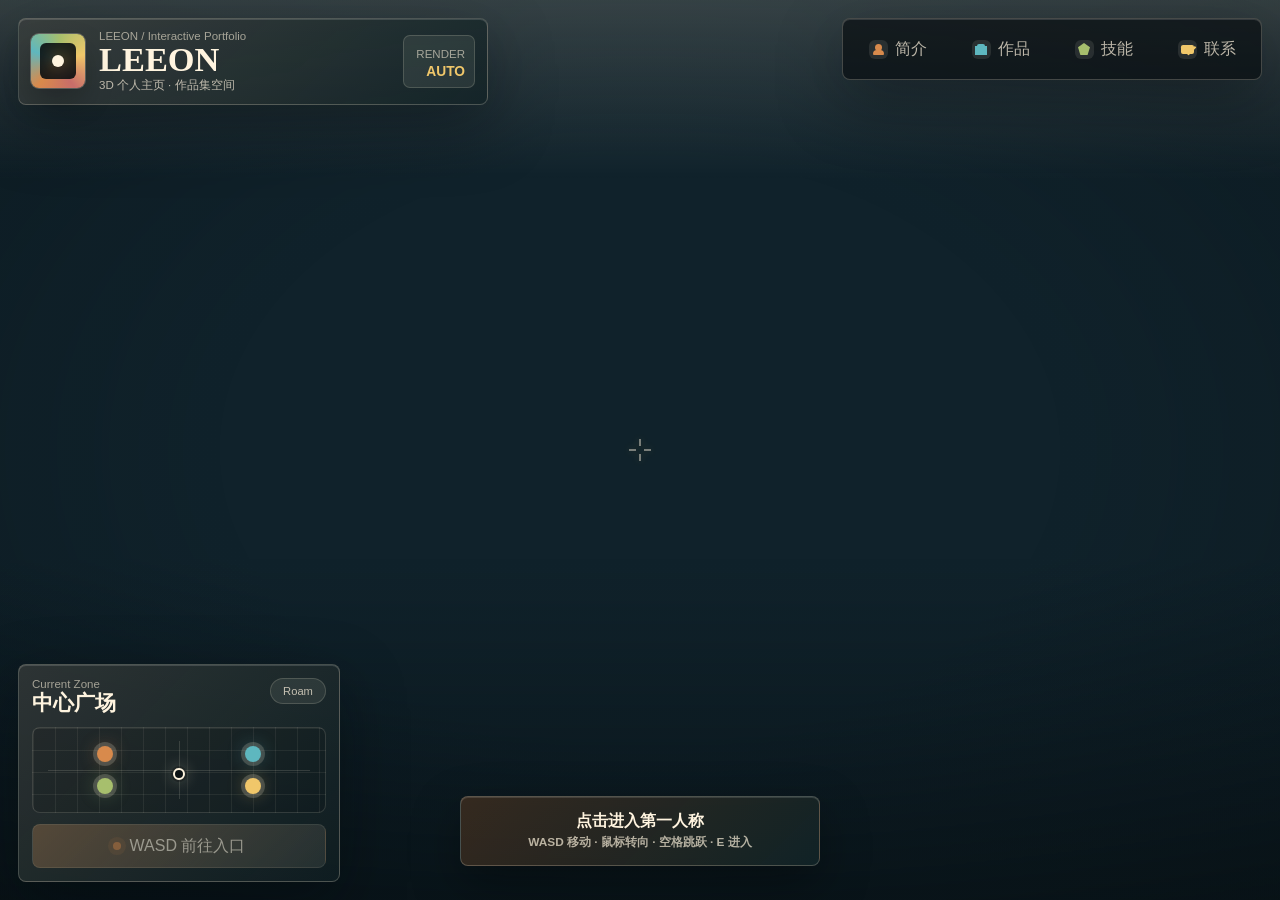
==== index.html @ 298d4248 "Optimize 3D homepage performance and add jump" ====
<!doctype html>
<html lang="zh-CN">
  <head>
    <meta charset="UTF-8" />
    <meta name="viewport" content="width=device-width, initial-scale=1.0" />
    <meta
      name="description"
      content="LEEON 的高性能 3D 个人主页：操控角色探索作品、能力、简介与联系方式。"
    />
    <link
      rel="icon"
      href="data:image/svg+xml,%3Csvg xmlns='http://www.w3.org/2000/svg' viewBox='0 0 64 64'%3E%3Crect width='64' height='64' rx='18' fill='%23101718'/%3E%3Ccircle cx='32' cy='32' r='22' fill='%23d88a4c'/%3E%3Ccircle cx='32' cy='32' r='14' fill='%235eb7bf'/%3E%3Ccircle cx='32' cy='32' r='6' fill='%23f7efe2'/%3E%3C/svg%3E"
    />
    <title>LEEON | 3D Personal Homepage</title>
    <script type="module" crossorigin src="/assets/index-DoDyjA_S.js"></script>
    <link rel="modulepreload" crossorigin href="/assets/three-CwPNJ7gn.js">
    <link rel="stylesheet" crossorigin href="/assets/index-DhdmbItL.css">
  </head>
  <body>
    <div id="app">
      <canvas id="world" aria-label="3D personal homepage scene"></canvas>
      <div class="scene-vignette" aria-hidden="true"></div>
      <div class="scene-noise" aria-hidden="true"></div>
      <button class="look-lock" type="button" aria-label="启用第一人称视角">
        <span>点击进入第一人称</span>
        <strong>WASD 移动 · 鼠标转向 · 空格跳跃 · E 进入</strong>
      </button>
      <div class="crosshair" aria-hidden="true">
        <span></span>
      </div>

      <header class="topbar" aria-label="Profile overview">
        <div class="brand">
          <span class="brand-mark" aria-hidden="true"><i></i></span>
          <div class="brand-copy">
            <p class="eyebrow">LEEON / Interactive Portfolio</p>
            <h1>LEEON</h1>
            <p class="tagline">3D 个人主页 · 作品集空间</p>
          </div>
          <div class="brand-stat" aria-live="polite">
            <span>RENDER</span>
            <strong class="perf-value">AUTO</strong>
          </div>
        </div>

        <nav class="quick-nav" aria-label="Quick links">
          <button class="nav-button" type="button" data-page="about">
            <span class="nav-glyph nav-glyph-about" aria-hidden="true"></span>
            <span>简介</span>
          </button>
          <button class="nav-button" type="button" data-page="work">
            <span class="nav-glyph nav-glyph-work" aria-hidden="true"></span>
            <span>作品</span>
          </button>
          <button class="nav-button" type="button" data-page="skills">
            <span class="nav-glyph nav-glyph-skills" aria-hidden="true"></span>
            <span>技能</span>
          </button>
          <button class="nav-button" type="button" data-page="contact">
            <span class="nav-glyph nav-glyph-contact" aria-hidden="true"></span>
            <span>联系</span>
          </button>
        </nav>
      </header>

      <aside class="status-panel" aria-live="polite">
        <div class="status-head">
          <div>
            <p class="zone-label">Current Zone</p>
            <strong class="zone-title">中心广场</strong>
          </div>
          <span class="distance-pill">Roam</span>
        </div>

        <div class="mini-map" aria-label="Portfolio map">
          <span class="map-axis map-axis-x" aria-hidden="true"></span>
          <span class="map-axis map-axis-y" aria-hidden="true"></span>
          <button
            class="map-node map-about"
            type="button"
            data-page="about"
            data-map="about"
            aria-label="Open about page"
          ></button>
          <button
            class="map-node map-work"
            type="button"
            data-page="work"
            data-map="work"
            aria-label="Open work page"
          ></button>
          <button
            class="map-node map-skills"
            type="button"
            data-page="skills"
            data-map="skills"
            aria-label="Open skills page"
          ></button>
          <button
            class="map-node map-contact"
            type="button"
            data-page="contact"
            data-map="contact"
            aria-label="Open contact page"
          ></button>
          <span class="map-player" aria-hidden="true"></span>
        </div>

        <button class="enter-button" type="button" disabled>
          <span class="enter-dot" aria-hidden="true"></span>
          <span class="enter-label">WASD 前往入口</span>
        </button>
      </aside>

      <section class="page-panel" aria-live="polite" aria-hidden="true">
        <span class="panel-beam" aria-hidden="true"></span>
        <button class="close-panel" type="button" aria-label="Close page">&times;</button>
        <p class="panel-kicker">Personal Page</p>
        <h2></h2>
        <div class="panel-rule" aria-hidden="true"></div>
        <div class="panel-body"></div>
      </section>

      <div class="joystick" aria-hidden="true">
        <span></span>
      </div>

      <div class="loading" aria-hidden="true">
        <div class="loading-lockup">
          <span class="loading-mark"></span>
          <div class="loading-bar"><span></span></div>
        </div>
      </div>
    </div>
  </body>
</html>
---- assets/index-DhdmbItL.css ----
:root{color-scheme:light;--panel-accent: #d88a4c;--ink: #111817;--ink-soft: rgba(17, 24, 23, .7);--ink-faint: rgba(17, 24, 23, .48);--ivory: #fff4df;--ivory-soft: rgba(255, 244, 223, .78);--obsidian: rgba(9, 17, 20, .74);--obsidian-strong: rgba(7, 12, 15, .9);--line-light: rgba(255, 244, 223, .22);--line-dark: rgba(17, 24, 23, .12);--copper: #d88a4c;--water: #5eb7bf;--moss: #a7bf6d;--sun: #f0c76a;--rose: #c86d6a;--shadow: rgba(3, 8, 10, .38);--soft-shadow: rgba(28, 19, 11, .18);--font-ui: "Microsoft YaHei UI", "Microsoft YaHei", "Segoe UI", Verdana, sans-serif;--font-display: "Georgia", "STZhongsong", "SimSun", serif}*{box-sizing:border-box}html,body,#app{width:100%;height:100%;margin:0;overflow:hidden}body{background:#10222b;color:var(--ivory);font-family:var(--font-ui)}button{font:inherit}button:focus-visible{outline:2px solid var(--sun);outline-offset:3px}#world{position:fixed;inset:0;display:block;width:100%;height:100%;touch-action:none}.scene-vignette,.scene-noise{position:fixed;inset:0;z-index:1;pointer-events:none}.scene-vignette{background:linear-gradient(180deg,rgba(255,244,223,.16),transparent 20%,transparent 62%,rgba(3,8,10,.48)),radial-gradient(ellipse at center,transparent 0 46%,rgba(4,9,11,.26) 100%)}.scene-noise{display:none;opacity:0;background-image:linear-gradient(90deg,rgba(255,255,255,.18) 1px,transparent 1px),linear-gradient(rgba(255,255,255,.12) 1px,transparent 1px);background-size:34px 34px;-webkit-mask-image:linear-gradient(180deg,transparent,#000 12%,#000 78%,transparent);mask-image:linear-gradient(180deg,transparent,#000 12%,#000 78%,transparent)}.look-lock{position:fixed;left:50%;bottom:34px;z-index:6;min-width:min(360px,calc(100vw - 36px));display:grid;gap:3px;padding:14px 18px;border:1px solid rgba(255,244,223,.22);border-radius:8px;background:linear-gradient(135deg,#d88a4c38,#5eb7bf1f),#070c0fc7;color:var(--ivory);box-shadow:0 18px 48px #00000057,inset 0 1px #ffffff1f;cursor:pointer;transform:translate(-50%);transition:opacity .18s ease,transform .18s ease,border-color .18s ease}.look-lock:hover{border-color:#fff4df5c;transform:translate(-50%) translateY(-2px)}.look-lock span{font-size:.98rem;font-weight:800}.look-lock strong{color:#fff4dfad;font-size:.74rem;font-weight:600}body.look-locked .look-lock,body.panel-open .look-lock{opacity:0;pointer-events:none;transform:translate(-50%) translateY(10px)}.crosshair{position:fixed;left:50%;top:50%;z-index:3;width:22px;height:22px;opacity:.62;pointer-events:none;transform:translate(-50%,-50%)}.crosshair:before,.crosshair:after,.crosshair span:before,.crosshair span:after{content:"";position:absolute;background:#fff4dfb8;box-shadow:0 0 8px #f0c76a66}.crosshair:before,.crosshair:after{left:10px;width:2px;height:7px}.crosshair:before{top:0}.crosshair:after{bottom:0}.crosshair span:before,.crosshair span:after{top:10px;width:7px;height:2px}.crosshair span:before{left:0}.crosshair span:after{right:0}.topbar{position:fixed;top:18px;left:18px;right:18px;z-index:6;display:grid;grid-template-columns:minmax(310px,470px) minmax(320px,420px);align-items:start;justify-content:space-between;gap:16px;pointer-events:none}.brand,.quick-nav,.status-panel,.page-panel,.joystick{border:1px solid var(--line-light);box-shadow:0 22px 64px var(--shadow),inset 0 1px #ffffff24}.brand{min-width:0;display:grid;grid-template-columns:54px minmax(0,1fr) auto;align-items:center;gap:14px;padding:11px 12px;border-radius:8px;background:linear-gradient(135deg,#fff4df29,#5eb7bf14),var(--obsidian);pointer-events:auto}.brand-mark{position:relative;width:54px;height:54px;flex:0 0 auto;border-radius:8px;background:conic-gradient(from 220deg,var(--copper),var(--water),var(--moss),var(--sun),var(--rose),var(--copper));box-shadow:0 0 0 1px #fff4df3d,0 14px 28px #0000003d}.brand-mark:before,.brand-mark i{content:"";position:absolute}.brand-mark:before{inset:9px;border-radius:6px;background:#080e11e6}.brand-mark i{inset:21px;border-radius:50%;background:var(--ivory);box-shadow:0 0 18px #f0c76aa8}.brand-copy{min-width:0}.eyebrow,.panel-kicker,.zone-label,.tagline,.brand-stat span{margin:0;color:#fff4df94;font-size:.72rem;letter-spacing:0}h1{margin:1px 0 2px;color:var(--ivory);font-family:var(--font-display);font-size:2.15rem;line-height:.95;letter-spacing:0;white-space:nowrap}.tagline{color:#fff4dfb3}.brand-stat{min-width:72px;padding:8px 9px;border:1px solid rgba(255,244,223,.16);border-radius:7px;background:#fff4df14;text-align:right}.brand-stat strong{display:block;margin-top:3px;color:var(--sun);font-size:.86rem;line-height:1}.quick-nav{display:grid;grid-template-columns:repeat(4,minmax(0,1fr));gap:6px;padding:6px;border-radius:8px;background:#070c0fa8;pointer-events:auto}.nav-button,.enter-button,.close-panel,.map-node{border:1px solid transparent;cursor:pointer;transition:background .16s ease,border-color .16s ease,color .16s ease,transform .16s ease,box-shadow .16s ease}.nav-button{min-height:48px;display:flex;align-items:center;justify-content:center;gap:7px;padding:8px 9px;border-radius:7px;background:transparent;color:#fff4dfb8}.nav-button:hover,.nav-button.is-current{border-color:#fff4df2e;background:linear-gradient(180deg,#fff4df24,#fff4df0f),color-mix(in srgb,var(--panel-accent),transparent 90%);color:var(--ivory);transform:translateY(-1px)}.nav-button.is-current{box-shadow:inset 0 -2px 0 var(--panel-accent),0 10px 24px #0003}.nav-glyph{position:relative;width:19px;height:19px;flex:0 0 auto;border-radius:6px;background:#fff4df1a}.nav-glyph:before,.nav-glyph:after{content:"";position:absolute;background:currentColor}.nav-glyph-about{color:var(--copper)}.nav-glyph-about:before{width:7px;height:7px;top:4px;left:6px;border-radius:50%}.nav-glyph-about:after{width:11px;height:5px;left:4px;bottom:4px;border-radius:8px 8px 2px 2px}.nav-glyph-work{color:var(--water)}.nav-glyph-work:before{width:12px;height:9px;left:3.5px;bottom:4px}.nav-glyph-work:after{width:8px;height:5px;left:5.5px;top:4px;border-radius:2px 2px 0 0}.nav-glyph-skills{color:var(--moss)}.nav-glyph-skills:before{width:12px;height:12px;left:3.5px;top:3.5px;clip-path:polygon(50% 0,100% 35%,80% 100%,20% 100%,0 35%)}.nav-glyph-contact{color:var(--sun)}.nav-glyph-contact:before{width:13px;height:9px;left:3px;top:5px;border-radius:2px}.nav-glyph-contact:after{width:9px;height:9px;left:5px;top:2.5px;transform:rotate(45deg);background:transparent;border-right:2px solid currentColor;border-bottom:2px solid currentColor}.status-panel{position:fixed;left:18px;bottom:18px;z-index:5;width:min(322px,calc(100vw - 36px));padding:13px;border-radius:8px;background:linear-gradient(135deg,#fff4df26,#5eb7bf12),var(--obsidian);transition:opacity .18s ease,transform .18s ease}.status-head{display:flex;align-items:flex-start;justify-content:space-between;gap:12px}.zone-title{display:block;margin-top:3px;color:var(--ivory);font-family:var(--font-display);font-size:1.32rem;line-height:1.04;letter-spacing:0}.distance-pill{flex:0 0 auto;min-width:56px;padding:6px 8px;border:1px solid rgba(255,244,223,.16);border-radius:999px;color:#fff4dfb8;background:#fff4df14;font-size:.7rem;text-align:center}.mini-map{position:relative;height:86px;margin:12px 0 11px;overflow:hidden;border:1px solid rgba(255,244,223,.14);border-radius:8px;background:linear-gradient(rgba(255,244,223,.07) 1px,transparent 1px),linear-gradient(90deg,rgba(255,244,223,.07) 1px,transparent 1px),#0000001f;background-size:22px 22px}.map-axis{position:absolute;background:#fff4df24}.map-axis-x{top:50%;left:15px;right:15px;height:1px}.map-axis-y{top:13px;bottom:13px;left:50%;width:1px}.map-node{position:absolute;width:16px;height:16px;padding:0;border-radius:50%;background:var(--node-color);box-shadow:0 0 0 4px #fff4df2e,0 0 18px color-mix(in srgb,var(--node-color),transparent 58%)}.map-node.is-near,.map-node.is-current{border-color:#fff4dfeb;transform:scale(1.08);box-shadow:0 0 0 4px #fff4df40,0 0 0 9px #fff4df14,0 0 22px color-mix(in srgb,var(--node-color),transparent 36%)}.map-about{--node-color: var(--copper);left:22%;top:21%}.map-work{--node-color: var(--water);right:22%;top:21%}.map-skills{--node-color: var(--moss);left:22%;bottom:21%}.map-contact{--node-color: var(--sun);right:22%;bottom:21%}.map-player{position:absolute;left:calc(50% + var(--map-x, 0px));top:calc(50% + var(--map-y, 0px));width:12px;height:12px;border:2px solid #fff4df;border-radius:50%;background:#0b1113;transform:translate(-50%,-50%);box-shadow:0 0 0 2px #0000003d,0 0 16px #fff4df6b}.enter-button{width:100%;min-height:44px;display:inline-flex;align-items:center;justify-content:center;gap:9px;border-radius:8px;border-color:#fff4df29;background:linear-gradient(135deg,color-mix(in srgb,var(--panel-accent),transparent 56%),#fff4df14),#fff4df14;color:var(--ivory)}.enter-button:hover{border-color:#fff4df57;transform:translateY(-1px);box-shadow:0 12px 28px #0003}.enter-button:disabled{opacity:.56;cursor:default;transform:none;box-shadow:none}.enter-dot{width:8px;height:8px;border-radius:50%;background:var(--panel-accent);box-shadow:0 0 0 5px color-mix(in srgb,var(--panel-accent),transparent 82%)}.page-panel{position:fixed;top:112px;right:18px;z-index:7;width:min(462px,calc(100vw - 36px));max-height:calc(100vh - 138px);overflow:auto;padding:26px;border-radius:8px;background:linear-gradient(180deg,color-mix(in srgb,var(--panel-accent),transparent 82%),transparent 190px),var(--ivory);color:var(--ink);box-shadow:0 28px 76px #0000005c,inset 0 0 0 1px #ffffffad;transform:translate(calc(100% + 28px));opacity:0;pointer-events:none;transition:transform .3s cubic-bezier(.22,1,.36,1),opacity .18s ease}.page-panel:before{content:"";position:absolute;top:16px;left:16px;right:16px;height:1px;background:linear-gradient(90deg,transparent,color-mix(in srgb,var(--panel-accent),transparent 16%),transparent)}.panel-beam{position:absolute;top:0;left:0;width:6px;height:100%;background:linear-gradient(180deg,var(--panel-accent),transparent 76%)}.page-panel.is-open{transform:translate(0);opacity:1;pointer-events:auto}.close-panel{position:absolute;top:16px;right:16px;width:36px;height:36px;padding:0;border-radius:8px;border-color:var(--line-dark);background:#ffffff7a;color:#111817b8;font-size:1.35rem;line-height:1}.close-panel:hover{border-color:#1118173d;color:var(--ink);transform:translateY(-1px)}.page-panel .panel-kicker{color:color-mix(in srgb,var(--panel-accent),var(--ink) 34%);font-weight:700}.page-panel h2{margin:10px 42px 14px 0;color:var(--ink);font-family:var(--font-display);font-size:2.58rem;line-height:.98;letter-spacing:0}.panel-rule{width:100%;height:1px;margin:0 0 18px;background:linear-gradient(90deg,var(--panel-accent),rgba(17,24,23,.12),transparent)}.panel-body{color:var(--ink-soft);font-size:.97rem;line-height:1.68}.panel-body p{margin:0 0 14px}.lede{color:var(--ink);font-size:1.04rem}.feature-list,.contact-list{display:grid;gap:10px;margin:17px 0 0;padding:0;list-style:none}.feature-list li,.contact-list li{display:grid;grid-template-columns:38px 1fr;gap:11px;padding:13px 14px;border:1px solid rgba(17,24,23,.1);border-radius:8px;background:linear-gradient(135deg,#ffffffa8,#ffffff3d),#ffffff5c}.feature-list span,.contact-list span{color:var(--panel-accent);font-family:var(--font-display);font-size:1.06rem;line-height:1.24}.feature-list strong,.contact-list strong{display:block;color:var(--ink);font-weight:800}.feature-list small,.contact-list small{display:block;margin-top:2px;color:var(--ink-faint);font-size:.82rem;line-height:1.45}.joystick{position:fixed;right:22px;bottom:22px;z-index:4;width:96px;height:96px;display:none;place-items:center;border-radius:50%;background:#070c0fa3}.joystick span{width:38px;height:38px;border-radius:50%;background:linear-gradient(135deg,#fff4dff5,color-mix(in srgb,var(--panel-accent),#fff 42%));box-shadow:0 10px 28px #00000047;transform:translate(var(--joy-x, 0),var(--joy-y, 0))}.loading{position:fixed;inset:0;z-index:10;display:grid;place-items:center;background:linear-gradient(135deg,#10222b,#172f2c 48%,#39283a);transition:opacity .36s ease,visibility .36s ease}.loading.is-hidden{opacity:0;visibility:hidden}.loading-lockup{display:grid;justify-items:center;gap:18px}.loading-mark{width:42px;height:42px;border-radius:8px;background:conic-gradient(from 225deg,var(--copper),var(--water),var(--moss),var(--sun),var(--rose),var(--copper));box-shadow:0 0 30px #f0c76a47}.loading-bar{width:min(250px,58vw);height:4px;overflow:hidden;border-radius:999px;background:#fff4df26}.loading-bar span{display:block;width:58%;height:100%;border-radius:inherit;background:linear-gradient(90deg,var(--copper),var(--water),var(--sun));animation:load-slide .9s ease-in-out infinite alternate}@keyframes load-slide{0%{transform:translate(-42%)}to{transform:translate(118%)}}@media(prefers-reduced-motion:reduce){*,*:before,*:after{animation-duration:.001ms!important;scroll-behavior:auto!important;transition-duration:.001ms!important}}@media(max-width:860px){.topbar{top:10px;left:10px;right:10px;grid-template-columns:1fr;gap:10px}.brand{grid-template-columns:46px minmax(0,1fr) auto;padding:10px}.brand-mark{width:46px;height:46px}h1{font-size:1.58rem}.tagline{display:none}.quick-nav{width:100%}.nav-button{min-height:44px}.nav-button span:last-child{display:none}.status-panel{left:10px;bottom:124px;width:calc(100vw - 20px);padding:11px}body.panel-open .status-panel{opacity:0;pointer-events:none;transform:translateY(12px)}.page-panel{inset:auto 10px 10px;width:auto;max-height:58vh;padding:22px}.page-panel h2{font-size:2rem}.joystick{display:grid}}@media(max-width:500px){.brand{grid-template-columns:42px minmax(0,1fr) 58px;gap:10px}.brand-mark{width:42px;height:42px}.eyebrow{font-size:.66rem}h1{font-size:1.36rem}.brand-stat{min-width:58px;padding:7px 6px}.brand-stat strong{font-size:.76rem}.mini-map{height:74px;margin:10px 0}.feature-list li,.contact-list li{grid-template-columns:30px 1fr;padding:11px 12px}}
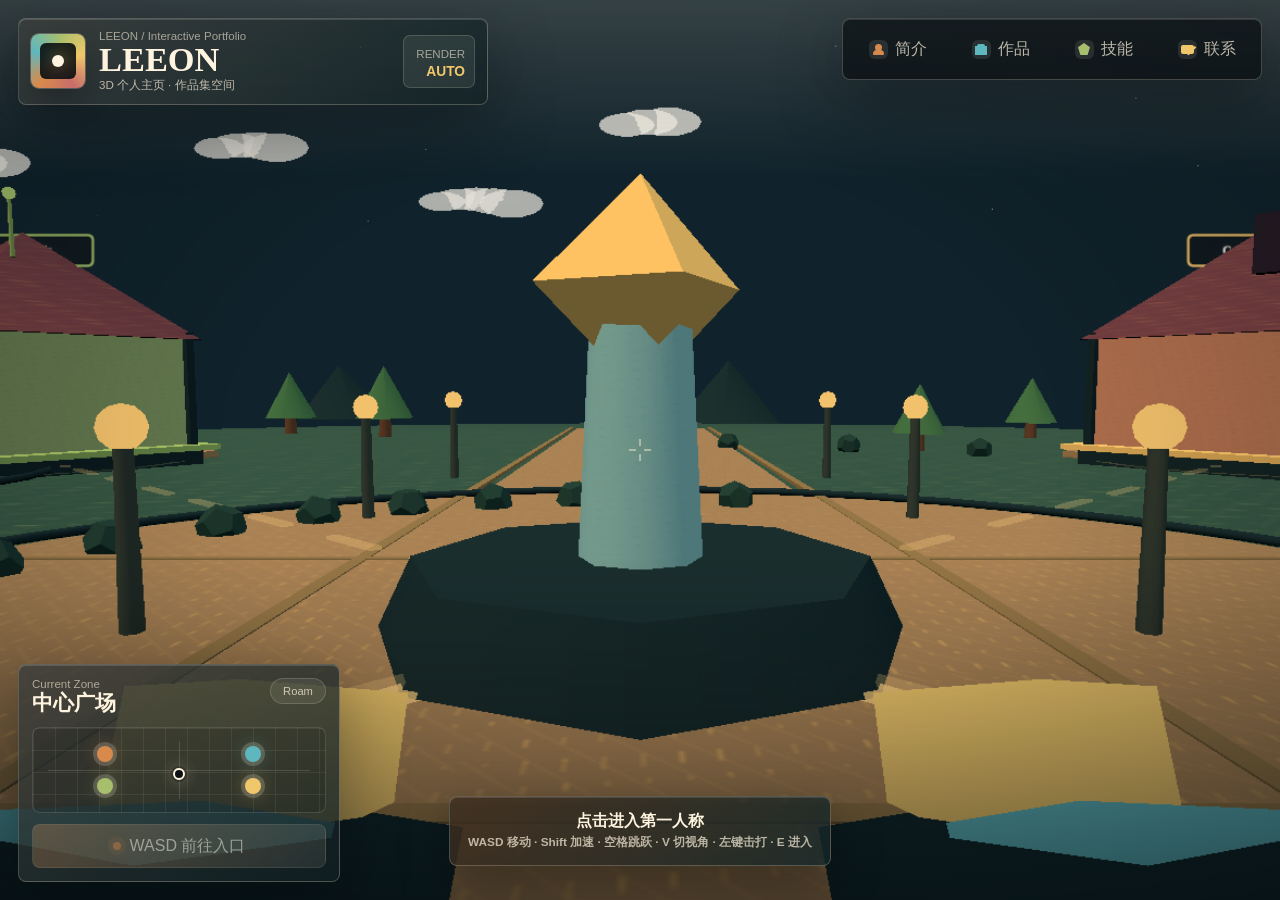
==== commit 4756b500: "Add camera modes collisions and attack controls" ====
--- a/index.html
+++ b/index.html
@@ -12,9 +12,9 @@
       href="data:image/svg+xml,%3Csvg xmlns='http://www.w3.org/2000/svg' viewBox='0 0 64 64'%3E%3Crect width='64' height='64' rx='18' fill='%23101718'/%3E%3Ccircle cx='32' cy='32' r='22' fill='%23d88a4c'/%3E%3Ccircle cx='32' cy='32' r='14' fill='%235eb7bf'/%3E%3Ccircle cx='32' cy='32' r='6' fill='%23f7efe2'/%3E%3C/svg%3E"
     />
     <title>LEEON | 3D Personal Homepage</title>
-    <script type="module" crossorigin src="/assets/index-DoDyjA_S.js"></script>
-    <link rel="modulepreload" crossorigin href="/assets/three-CwPNJ7gn.js">
-    <link rel="stylesheet" crossorigin href="/assets/index-DhdmbItL.css">
+    <script type="module" crossorigin src="/assets/index-F_OQpYIw.js"></script>
+    <link rel="modulepreload" crossorigin href="/assets/three-DllMOsCW.js">
+    <link rel="stylesheet" crossorigin href="/assets/index-Tbtp_yO4.css">
   </head>
   <body>
     <div id="app">
@@ -23,7 +23,7 @@
       <div class="scene-noise" aria-hidden="true"></div>
       <button class="look-lock" type="button" aria-label="启用第一人称视角">
         <span>点击进入第一人称</span>
-        <strong>WASD 移动 · 鼠标转向 · 空格跳跃 · E 进入</strong>
+        <strong>WASD 移动 · Shift 加速 · 空格跳跃 · V 切视角 · 左键击打 · E 进入</strong>
       </button>
       <div class="crosshair" aria-hidden="true">
         <span></span>
--- a/assets/index-Tbtp_yO4.css
+++ b/assets/index-Tbtp_yO4.css
@@ -0,0 +1 @@
+:root{color-scheme:light;--panel-accent: #d88a4c;--ink: #111817;--ink-soft: rgba(17, 24, 23, .7);--ink-faint: rgba(17, 24, 23, .48);--ivory: #fff4df;--ivory-soft: rgba(255, 244, 223, .78);--obsidian: rgba(9, 17, 20, .74);--obsidian-strong: rgba(7, 12, 15, .9);--line-light: rgba(255, 244, 223, .22);--line-dark: rgba(17, 24, 23, .12);--copper: #d88a4c;--water: #5eb7bf;--moss: #a7bf6d;--sun: #f0c76a;--rose: #c86d6a;--shadow: rgba(3, 8, 10, .38);--soft-shadow: rgba(28, 19, 11, .18);--font-ui: "Microsoft YaHei UI", "Microsoft YaHei", "Segoe UI", Verdana, sans-serif;--font-display: "Georgia", "STZhongsong", "SimSun", serif}*{box-sizing:border-box}html,body,#app{width:100%;height:100%;margin:0;overflow:hidden}body{background:#10222b;color:var(--ivory);font-family:var(--font-ui)}button{font:inherit}button:focus-visible{outline:2px solid var(--sun);outline-offset:3px}#world{position:fixed;inset:0;display:block;width:100%;height:100%;touch-action:none}.scene-vignette,.scene-noise{position:fixed;inset:0;z-index:1;pointer-events:none}.scene-vignette{background:linear-gradient(180deg,rgba(255,244,223,.16),transparent 20%,transparent 62%,rgba(3,8,10,.48)),radial-gradient(ellipse at center,transparent 0 46%,rgba(4,9,11,.26) 100%)}.scene-noise{display:none;opacity:0;background-image:linear-gradient(90deg,rgba(255,255,255,.18) 1px,transparent 1px),linear-gradient(rgba(255,255,255,.12) 1px,transparent 1px);background-size:34px 34px;-webkit-mask-image:linear-gradient(180deg,transparent,#000 12%,#000 78%,transparent);mask-image:linear-gradient(180deg,transparent,#000 12%,#000 78%,transparent)}.look-lock{position:fixed;left:50%;bottom:34px;z-index:6;min-width:min(360px,calc(100vw - 36px));display:grid;gap:3px;padding:14px 18px;border:1px solid rgba(255,244,223,.22);border-radius:8px;background:linear-gradient(135deg,#d88a4c38,#5eb7bf1f),#070c0fc7;color:var(--ivory);box-shadow:0 18px 48px #00000057,inset 0 1px #ffffff1f;cursor:pointer;transform:translate(-50%);transition:opacity .18s ease,transform .18s ease,border-color .18s ease}.look-lock:hover{border-color:#fff4df5c;transform:translate(-50%) translateY(-2px)}.look-lock span{font-size:.98rem;font-weight:800}.look-lock strong{color:#fff4dfad;font-size:.74rem;font-weight:600}body.look-locked .look-lock,body.panel-open .look-lock{opacity:0;pointer-events:none;transform:translate(-50%) translateY(10px)}.crosshair{position:fixed;left:50%;top:50%;z-index:3;width:22px;height:22px;opacity:.62;pointer-events:none;transform:translate(-50%,-50%)}.crosshair:before,.crosshair:after,.crosshair span:before,.crosshair span:after{content:"";position:absolute;background:#fff4dfb8;box-shadow:0 0 8px #f0c76a66}.crosshair:before,.crosshair:after{left:10px;width:2px;height:7px}.crosshair:before{top:0}.crosshair:after{bottom:0}.crosshair span:before,.crosshair span:after{top:10px;width:7px;height:2px}.crosshair span:before{left:0}.crosshair span:after{right:0}body.is-attacking .crosshair{opacity:.95;transform:translate(-50%,-50%) scale(1.32)}body.is-attacking .crosshair:before,body.is-attacking .crosshair:after,body.is-attacking .crosshair span:before,body.is-attacking .crosshair span:after{background:var(--sun)}.topbar{position:fixed;top:18px;left:18px;right:18px;z-index:6;display:grid;grid-template-columns:minmax(310px,470px) minmax(320px,420px);align-items:start;justify-content:space-between;gap:16px;pointer-events:none}.brand,.quick-nav,.status-panel,.page-panel,.joystick{border:1px solid var(--line-light);box-shadow:0 22px 64px var(--shadow),inset 0 1px #ffffff24}.brand{min-width:0;display:grid;grid-template-columns:54px minmax(0,1fr) auto;align-items:center;gap:14px;padding:11px 12px;border-radius:8px;background:linear-gradient(135deg,#fff4df29,#5eb7bf14),var(--obsidian);pointer-events:auto}.brand-mark{position:relative;width:54px;height:54px;flex:0 0 auto;border-radius:8px;background:conic-gradient(from 220deg,var(--copper),var(--water),var(--moss),var(--sun),var(--rose),var(--copper));box-shadow:0 0 0 1px #fff4df3d,0 14px 28px #0000003d}.brand-mark:before,.brand-mark i{content:"";position:absolute}.brand-mark:before{inset:9px;border-radius:6px;background:#080e11e6}.brand-mark i{inset:21px;border-radius:50%;background:var(--ivory);box-shadow:0 0 18px #f0c76aa8}.brand-copy{min-width:0}.eyebrow,.panel-kicker,.zone-label,.tagline,.brand-stat span{margin:0;color:#fff4df94;font-size:.72rem;letter-spacing:0}h1{margin:1px 0 2px;color:var(--ivory);font-family:var(--font-display);font-size:2.15rem;line-height:.95;letter-spacing:0;white-space:nowrap}.tagline{color:#fff4dfb3}.brand-stat{min-width:72px;padding:8px 9px;border:1px solid rgba(255,244,223,.16);border-radius:7px;background:#fff4df14;text-align:right}.brand-stat strong{display:block;margin-top:3px;color:var(--sun);font-size:.86rem;line-height:1}.quick-nav{display:grid;grid-template-columns:repeat(4,minmax(0,1fr));gap:6px;padding:6px;border-radius:8px;background:#070c0fa8;pointer-events:auto}.nav-button,.enter-button,.close-panel,.map-node{border:1px solid transparent;cursor:pointer;transition:background .16s ease,border-color .16s ease,color .16s ease,transform .16s ease,box-shadow .16s ease}.nav-button{min-height:48px;display:flex;align-items:center;justify-content:center;gap:7px;padding:8px 9px;border-radius:7px;background:transparent;color:#fff4dfb8}.nav-button:hover,.nav-button.is-current{border-color:#fff4df2e;background:linear-gradient(180deg,#fff4df24,#fff4df0f),color-mix(in srgb,var(--panel-accent),transparent 90%);color:var(--ivory);transform:translateY(-1px)}.nav-button.is-current{box-shadow:inset 0 -2px 0 var(--panel-accent),0 10px 24px #0003}.nav-glyph{position:relative;width:19px;height:19px;flex:0 0 auto;border-radius:6px;background:#fff4df1a}.nav-glyph:before,.nav-glyph:after{content:"";position:absolute;background:currentColor}.nav-glyph-about{color:var(--copper)}.nav-glyph-about:before{width:7px;height:7px;top:4px;left:6px;border-radius:50%}.nav-glyph-about:after{width:11px;height:5px;left:4px;bottom:4px;border-radius:8px 8px 2px 2px}.nav-glyph-work{color:var(--water)}.nav-glyph-work:before{width:12px;height:9px;left:3.5px;bottom:4px}.nav-glyph-work:after{width:8px;height:5px;left:5.5px;top:4px;border-radius:2px 2px 0 0}.nav-glyph-skills{color:var(--moss)}.nav-glyph-skills:before{width:12px;height:12px;left:3.5px;top:3.5px;clip-path:polygon(50% 0,100% 35%,80% 100%,20% 100%,0 35%)}.nav-glyph-contact{color:var(--sun)}.nav-glyph-contact:before{width:13px;height:9px;left:3px;top:5px;border-radius:2px}.nav-glyph-contact:after{width:9px;height:9px;left:5px;top:2.5px;transform:rotate(45deg);background:transparent;border-right:2px solid currentColor;border-bottom:2px solid currentColor}.status-panel{position:fixed;left:18px;bottom:18px;z-index:5;width:min(322px,calc(100vw - 36px));padding:13px;border-radius:8px;background:linear-gradient(135deg,#fff4df26,#5eb7bf12),var(--obsidian);transition:opacity .18s ease,transform .18s ease}.status-head{display:flex;align-items:flex-start;justify-content:space-between;gap:12px}.zone-title{display:block;margin-top:3px;color:var(--ivory);font-family:var(--font-display);font-size:1.32rem;line-height:1.04;letter-spacing:0}.distance-pill{flex:0 0 auto;min-width:56px;padding:6px 8px;border:1px solid rgba(255,244,223,.16);border-radius:999px;color:#fff4dfb8;background:#fff4df14;font-size:.7rem;text-align:center}.mini-map{position:relative;height:86px;margin:12px 0 11px;overflow:hidden;border:1px solid rgba(255,244,223,.14);border-radius:8px;background:linear-gradient(rgba(255,244,223,.07) 1px,transparent 1px),linear-gradient(90deg,rgba(255,244,223,.07) 1px,transparent 1px),#0000001f;background-size:22px 22px}.map-axis{position:absolute;background:#fff4df24}.map-axis-x{top:50%;left:15px;right:15px;height:1px}.map-axis-y{top:13px;bottom:13px;left:50%;width:1px}.map-node{position:absolute;width:16px;height:16px;padding:0;border-radius:50%;background:var(--node-color);box-shadow:0 0 0 4px #fff4df2e,0 0 18px color-mix(in srgb,var(--node-color),transparent 58%)}.map-node.is-near,.map-node.is-current{border-color:#fff4dfeb;transform:scale(1.08);box-shadow:0 0 0 4px #fff4df40,0 0 0 9px #fff4df14,0 0 22px color-mix(in srgb,var(--node-color),transparent 36%)}.map-about{--node-color: var(--copper);left:22%;top:21%}.map-work{--node-color: var(--water);right:22%;top:21%}.map-skills{--node-color: var(--moss);left:22%;bottom:21%}.map-contact{--node-color: var(--sun);right:22%;bottom:21%}.map-player{position:absolute;left:calc(50% + var(--map-x, 0px));top:calc(50% + var(--map-y, 0px));width:12px;height:12px;border:2px solid #fff4df;border-radius:50%;background:#0b1113;transform:translate(-50%,-50%);box-shadow:0 0 0 2px #0000003d,0 0 16px #fff4df6b}.enter-button{width:100%;min-height:44px;display:inline-flex;align-items:center;justify-content:center;gap:9px;border-radius:8px;border-color:#fff4df29;background:linear-gradient(135deg,color-mix(in srgb,var(--panel-accent),transparent 56%),#fff4df14),#fff4df14;color:var(--ivory)}.enter-button:hover{border-color:#fff4df57;transform:translateY(-1px);box-shadow:0 12px 28px #0003}.enter-button:disabled{opacity:.56;cursor:default;transform:none;box-shadow:none}.enter-dot{width:8px;height:8px;border-radius:50%;background:var(--panel-accent);box-shadow:0 0 0 5px color-mix(in srgb,var(--panel-accent),transparent 82%)}.page-panel{position:fixed;top:112px;right:18px;z-index:7;width:min(462px,calc(100vw - 36px));max-height:calc(100vh - 138px);overflow:auto;padding:26px;border-radius:8px;background:linear-gradient(180deg,color-mix(in srgb,var(--panel-accent),transparent 82%),transparent 190px),var(--ivory);color:var(--ink);box-shadow:0 28px 76px #0000005c,inset 0 0 0 1px #ffffffad;transform:translate(calc(100% + 28px));opacity:0;pointer-events:none;transition:transform .3s cubic-bezier(.22,1,.36,1),opacity .18s ease}.page-panel:before{content:"";position:absolute;top:16px;left:16px;right:16px;height:1px;background:linear-gradient(90deg,transparent,color-mix(in srgb,var(--panel-accent),transparent 16%),transparent)}.panel-beam{position:absolute;top:0;left:0;width:6px;height:100%;background:linear-gradient(180deg,var(--panel-accent),transparent 76%)}.page-panel.is-open{transform:translate(0);opacity:1;pointer-events:auto}.close-panel{position:absolute;top:16px;right:16px;width:36px;height:36px;padding:0;border-radius:8px;border-color:var(--line-dark);background:#ffffff7a;color:#111817b8;font-size:1.35rem;line-height:1}.close-panel:hover{border-color:#1118173d;color:var(--ink);transform:translateY(-1px)}.page-panel .panel-kicker{color:color-mix(in srgb,var(--panel-accent),var(--ink) 34%);font-weight:700}.page-panel h2{margin:10px 42px 14px 0;color:var(--ink);font-family:var(--font-display);font-size:2.58rem;line-height:.98;letter-spacing:0}.panel-rule{width:100%;height:1px;margin:0 0 18px;background:linear-gradient(90deg,var(--panel-accent),rgba(17,24,23,.12),transparent)}.panel-body{color:var(--ink-soft);font-size:.97rem;line-height:1.68}.panel-body p{margin:0 0 14px}.lede{color:var(--ink);font-size:1.04rem}.feature-list,.contact-list{display:grid;gap:10px;margin:17px 0 0;padding:0;list-style:none}.feature-list li,.contact-list li{display:grid;grid-template-columns:38px 1fr;gap:11px;padding:13px 14px;border:1px solid rgba(17,24,23,.1);border-radius:8px;background:linear-gradient(135deg,#ffffffa8,#ffffff3d),#ffffff5c}.feature-list span,.contact-list span{color:var(--panel-accent);font-family:var(--font-display);font-size:1.06rem;line-height:1.24}.feature-list strong,.contact-list strong{display:block;color:var(--ink);font-weight:800}.feature-list small,.contact-list small{display:block;margin-top:2px;color:var(--ink-faint);font-size:.82rem;line-height:1.45}.joystick{position:fixed;right:22px;bottom:22px;z-index:4;width:96px;height:96px;display:none;place-items:center;border-radius:50%;background:#070c0fa3}.joystick span{width:38px;height:38px;border-radius:50%;background:linear-gradient(135deg,#fff4dff5,color-mix(in srgb,var(--panel-accent),#fff 42%));box-shadow:0 10px 28px #00000047;transform:translate(var(--joy-x, 0),var(--joy-y, 0))}.loading{position:fixed;inset:0;z-index:10;display:grid;place-items:center;background:linear-gradient(135deg,#10222b,#172f2c 48%,#39283a);transition:opacity .36s ease,visibility .36s ease}.loading.is-hidden{opacity:0;visibility:hidden}.loading-lockup{display:grid;justify-items:center;gap:18px}.loading-mark{width:42px;height:42px;border-radius:8px;background:conic-gradient(from 225deg,var(--copper),var(--water),var(--moss),var(--sun),var(--rose),var(--copper));box-shadow:0 0 30px #f0c76a47}.loading-bar{width:min(250px,58vw);height:4px;overflow:hidden;border-radius:999px;background:#fff4df26}.loading-bar span{display:block;width:58%;height:100%;border-radius:inherit;background:linear-gradient(90deg,var(--copper),var(--water),var(--sun));animation:load-slide .9s ease-in-out infinite alternate}@keyframes load-slide{0%{transform:translate(-42%)}to{transform:translate(118%)}}@media(prefers-reduced-motion:reduce){*,*:before,*:after{animation-duration:.001ms!important;scroll-behavior:auto!important;transition-duration:.001ms!important}}@media(max-width:860px){.topbar{top:10px;left:10px;right:10px;grid-template-columns:1fr;gap:10px}.brand{grid-template-columns:46px minmax(0,1fr) auto;padding:10px}.brand-mark{width:46px;height:46px}h1{font-size:1.58rem}.tagline{display:none}.quick-nav{width:100%}.nav-button{min-height:44px}.nav-button span:last-child{display:none}.status-panel{left:10px;bottom:124px;width:calc(100vw - 20px);padding:11px}body.panel-open .status-panel{opacity:0;pointer-events:none;transform:translateY(12px)}.page-panel{inset:auto 10px 10px;width:auto;max-height:58vh;padding:22px}.page-panel h2{font-size:2rem}.joystick{display:grid}}@media(max-width:500px){.brand{grid-template-columns:42px minmax(0,1fr) 58px;gap:10px}.brand-mark{width:42px;height:42px}.eyebrow{font-size:.66rem}h1{font-size:1.36rem}.brand-stat{min-width:58px;padding:7px 6px}.brand-stat strong{font-size:.76rem}.mini-map{height:74px;margin:10px 0}.feature-list li,.contact-list li{grid-template-columns:30px 1fr;padding:11px 12px}}
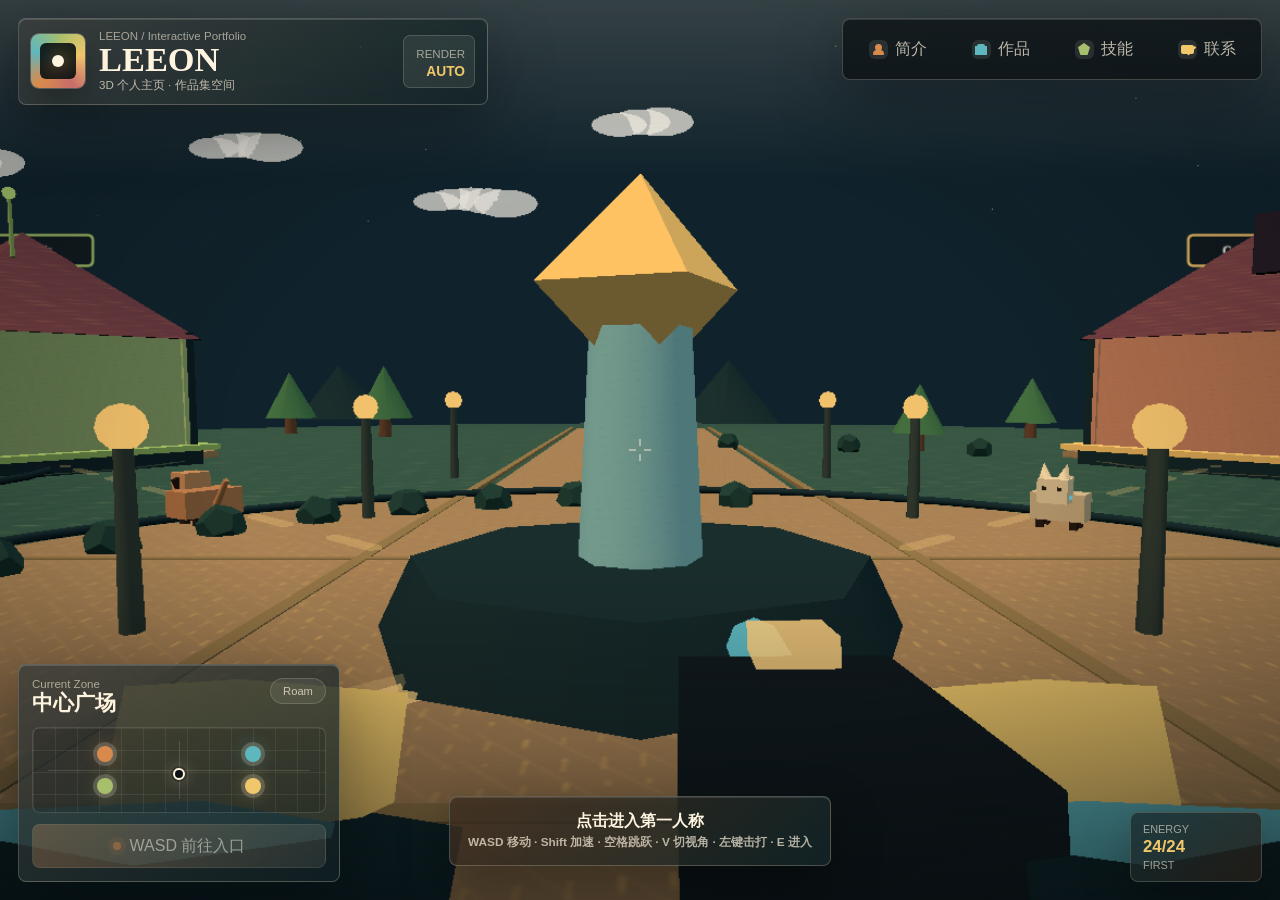
==== commit 91971da4: "Add interiors pets and energy blaster" ====
--- a/index.html
+++ b/index.html
@@ -12,9 +12,9 @@
       href="data:image/svg+xml,%3Csvg xmlns='http://www.w3.org/2000/svg' viewBox='0 0 64 64'%3E%3Crect width='64' height='64' rx='18' fill='%23101718'/%3E%3Ccircle cx='32' cy='32' r='22' fill='%23d88a4c'/%3E%3Ccircle cx='32' cy='32' r='14' fill='%235eb7bf'/%3E%3Ccircle cx='32' cy='32' r='6' fill='%23f7efe2'/%3E%3C/svg%3E"
     />
     <title>LEEON | 3D Personal Homepage</title>
-    <script type="module" crossorigin src="/assets/index-F_OQpYIw.js"></script>
-    <link rel="modulepreload" crossorigin href="/assets/three-DllMOsCW.js">
-    <link rel="stylesheet" crossorigin href="/assets/index-Tbtp_yO4.css">
+    <script type="module" crossorigin src="/assets/index-rwOZUI8c.js"></script>
+    <link rel="modulepreload" crossorigin href="/assets/three-CvPoPgRw.js">
+    <link rel="stylesheet" crossorigin href="/assets/index-Cj3DKm25.css">
   </head>
   <body>
     <div id="app">
@@ -27,6 +27,11 @@
       </button>
       <div class="crosshair" aria-hidden="true">
         <span></span>
+      </div>
+      <div class="weapon-hud" aria-live="polite">
+        <span>ENERGY</span>
+        <strong class="ammo-value">24/24</strong>
+        <small class="mode-value">FIRST</small>
       </div>
 
       <header class="topbar" aria-label="Profile overview">
--- a/assets/index-Cj3DKm25.css
+++ b/assets/index-Cj3DKm25.css
@@ -0,0 +1 @@
+:root{color-scheme:light;--panel-accent: #d88a4c;--ink: #111817;--ink-soft: rgba(17, 24, 23, .7);--ink-faint: rgba(17, 24, 23, .48);--ivory: #fff4df;--ivory-soft: rgba(255, 244, 223, .78);--obsidian: rgba(9, 17, 20, .74);--obsidian-strong: rgba(7, 12, 15, .9);--line-light: rgba(255, 244, 223, .22);--line-dark: rgba(17, 24, 23, .12);--copper: #d88a4c;--water: #5eb7bf;--moss: #a7bf6d;--sun: #f0c76a;--rose: #c86d6a;--shadow: rgba(3, 8, 10, .38);--soft-shadow: rgba(28, 19, 11, .18);--font-ui: "Microsoft YaHei UI", "Microsoft YaHei", "Segoe UI", Verdana, sans-serif;--font-display: "Georgia", "STZhongsong", "SimSun", serif}*{box-sizing:border-box}html,body,#app{width:100%;height:100%;margin:0;overflow:hidden}body{background:#10222b;color:var(--ivory);font-family:var(--font-ui)}button{font:inherit}button:focus-visible{outline:2px solid var(--sun);outline-offset:3px}#world{position:fixed;inset:0;display:block;width:100%;height:100%;touch-action:none}.scene-vignette,.scene-noise{position:fixed;inset:0;z-index:1;pointer-events:none}.scene-vignette{background:linear-gradient(180deg,rgba(255,244,223,.16),transparent 20%,transparent 62%,rgba(3,8,10,.48)),radial-gradient(ellipse at center,transparent 0 46%,rgba(4,9,11,.26) 100%)}.scene-noise{display:none;opacity:0;background-image:linear-gradient(90deg,rgba(255,255,255,.18) 1px,transparent 1px),linear-gradient(rgba(255,255,255,.12) 1px,transparent 1px);background-size:34px 34px;-webkit-mask-image:linear-gradient(180deg,transparent,#000 12%,#000 78%,transparent);mask-image:linear-gradient(180deg,transparent,#000 12%,#000 78%,transparent)}.look-lock{position:fixed;left:50%;bottom:34px;z-index:6;min-width:min(360px,calc(100vw - 36px));display:grid;gap:3px;padding:14px 18px;border:1px solid rgba(255,244,223,.22);border-radius:8px;background:linear-gradient(135deg,#d88a4c38,#5eb7bf1f),#070c0fc7;color:var(--ivory);box-shadow:0 18px 48px #00000057,inset 0 1px #ffffff1f;cursor:pointer;transform:translate(-50%);transition:opacity .18s ease,transform .18s ease,border-color .18s ease}.look-lock:hover{border-color:#fff4df5c;transform:translate(-50%) translateY(-2px)}.look-lock span{font-size:.98rem;font-weight:800}.look-lock strong{color:#fff4dfad;font-size:.74rem;font-weight:600}body.look-locked .look-lock,body.panel-open .look-lock{opacity:0;pointer-events:none;transform:translate(-50%) translateY(10px)}.crosshair{position:fixed;left:50%;top:50%;z-index:3;width:22px;height:22px;opacity:.62;pointer-events:none;transform:translate(-50%,-50%)}.crosshair:before,.crosshair:after,.crosshair span:before,.crosshair span:after{content:"";position:absolute;background:#fff4dfb8;box-shadow:0 0 8px #f0c76a66}.crosshair:before,.crosshair:after{left:10px;width:2px;height:7px}.crosshair:before{top:0}.crosshair:after{bottom:0}.crosshair span:before,.crosshair span:after{top:10px;width:7px;height:2px}.crosshair span:before{left:0}.crosshair span:after{right:0}body.is-aiming .crosshair{opacity:.96;transform:translate(-50%,-50%) scale(.72)}body.is-attacking .crosshair{opacity:.95;transform:translate(-50%,-50%) scale(1.32)}body.is-attacking .crosshair:before,body.is-attacking .crosshair:after,body.is-attacking .crosshair span:before,body.is-attacking .crosshair span:after{background:var(--sun)}.weapon-hud{position:fixed;right:18px;bottom:18px;z-index:5;min-width:132px;padding:10px 12px;border:1px solid rgba(255,244,223,.18);border-radius:8px;background:linear-gradient(135deg,#5eb7bf24,#d88a4c1f),#070c0fb8;color:var(--ivory);box-shadow:0 18px 48px #00000047}.weapon-hud span,.weapon-hud small{display:block;color:#fff4df94;font-size:.68rem}.weapon-hud strong{display:block;margin:2px 0;color:var(--sun);font-size:1.05rem}.topbar{position:fixed;top:18px;left:18px;right:18px;z-index:6;display:grid;grid-template-columns:minmax(310px,470px) minmax(320px,420px);align-items:start;justify-content:space-between;gap:16px;pointer-events:none}.brand,.quick-nav,.status-panel,.page-panel,.joystick{border:1px solid var(--line-light);box-shadow:0 22px 64px var(--shadow),inset 0 1px #ffffff24}.brand{min-width:0;display:grid;grid-template-columns:54px minmax(0,1fr) auto;align-items:center;gap:14px;padding:11px 12px;border-radius:8px;background:linear-gradient(135deg,#fff4df29,#5eb7bf14),var(--obsidian);pointer-events:auto}.brand-mark{position:relative;width:54px;height:54px;flex:0 0 auto;border-radius:8px;background:conic-gradient(from 220deg,var(--copper),var(--water),var(--moss),var(--sun),var(--rose),var(--copper));box-shadow:0 0 0 1px #fff4df3d,0 14px 28px #0000003d}.brand-mark:before,.brand-mark i{content:"";position:absolute}.brand-mark:before{inset:9px;border-radius:6px;background:#080e11e6}.brand-mark i{inset:21px;border-radius:50%;background:var(--ivory);box-shadow:0 0 18px #f0c76aa8}.brand-copy{min-width:0}.eyebrow,.panel-kicker,.zone-label,.tagline,.brand-stat span{margin:0;color:#fff4df94;font-size:.72rem;letter-spacing:0}h1{margin:1px 0 2px;color:var(--ivory);font-family:var(--font-display);font-size:2.15rem;line-height:.95;letter-spacing:0;white-space:nowrap}.tagline{color:#fff4dfb3}.brand-stat{min-width:72px;padding:8px 9px;border:1px solid rgba(255,244,223,.16);border-radius:7px;background:#fff4df14;text-align:right}.brand-stat strong{display:block;margin-top:3px;color:var(--sun);font-size:.86rem;line-height:1}.quick-nav{display:grid;grid-template-columns:repeat(4,minmax(0,1fr));gap:6px;padding:6px;border-radius:8px;background:#070c0fa8;pointer-events:auto}.nav-button,.enter-button,.close-panel,.map-node{border:1px solid transparent;cursor:pointer;transition:background .16s ease,border-color .16s ease,color .16s ease,transform .16s ease,box-shadow .16s ease}.nav-button{min-height:48px;display:flex;align-items:center;justify-content:center;gap:7px;padding:8px 9px;border-radius:7px;background:transparent;color:#fff4dfb8}.nav-button:hover,.nav-button.is-current{border-color:#fff4df2e;background:linear-gradient(180deg,#fff4df24,#fff4df0f),color-mix(in srgb,var(--panel-accent),transparent 90%);color:var(--ivory);transform:translateY(-1px)}.nav-button.is-current{box-shadow:inset 0 -2px 0 var(--panel-accent),0 10px 24px #0003}.nav-glyph{position:relative;width:19px;height:19px;flex:0 0 auto;border-radius:6px;background:#fff4df1a}.nav-glyph:before,.nav-glyph:after{content:"";position:absolute;background:currentColor}.nav-glyph-about{color:var(--copper)}.nav-glyph-about:before{width:7px;height:7px;top:4px;left:6px;border-radius:50%}.nav-glyph-about:after{width:11px;height:5px;left:4px;bottom:4px;border-radius:8px 8px 2px 2px}.nav-glyph-work{color:var(--water)}.nav-glyph-work:before{width:12px;height:9px;left:3.5px;bottom:4px}.nav-glyph-work:after{width:8px;height:5px;left:5.5px;top:4px;border-radius:2px 2px 0 0}.nav-glyph-skills{color:var(--moss)}.nav-glyph-skills:before{width:12px;height:12px;left:3.5px;top:3.5px;clip-path:polygon(50% 0,100% 35%,80% 100%,20% 100%,0 35%)}.nav-glyph-contact{color:var(--sun)}.nav-glyph-contact:before{width:13px;height:9px;left:3px;top:5px;border-radius:2px}.nav-glyph-contact:after{width:9px;height:9px;left:5px;top:2.5px;transform:rotate(45deg);background:transparent;border-right:2px solid currentColor;border-bottom:2px solid currentColor}.status-panel{position:fixed;left:18px;bottom:18px;z-index:5;width:min(322px,calc(100vw - 36px));padding:13px;border-radius:8px;background:linear-gradient(135deg,#fff4df26,#5eb7bf12),var(--obsidian);transition:opacity .18s ease,transform .18s ease}.status-head{display:flex;align-items:flex-start;justify-content:space-between;gap:12px}.zone-title{display:block;margin-top:3px;color:var(--ivory);font-family:var(--font-display);font-size:1.32rem;line-height:1.04;letter-spacing:0}.distance-pill{flex:0 0 auto;min-width:56px;padding:6px 8px;border:1px solid rgba(255,244,223,.16);border-radius:999px;color:#fff4dfb8;background:#fff4df14;font-size:.7rem;text-align:center}.mini-map{position:relative;height:86px;margin:12px 0 11px;overflow:hidden;border:1px solid rgba(255,244,223,.14);border-radius:8px;background:linear-gradient(rgba(255,244,223,.07) 1px,transparent 1px),linear-gradient(90deg,rgba(255,244,223,.07) 1px,transparent 1px),#0000001f;background-size:22px 22px}.map-axis{position:absolute;background:#fff4df24}.map-axis-x{top:50%;left:15px;right:15px;height:1px}.map-axis-y{top:13px;bottom:13px;left:50%;width:1px}.map-node{position:absolute;width:16px;height:16px;padding:0;border-radius:50%;background:var(--node-color);box-shadow:0 0 0 4px #fff4df2e,0 0 18px color-mix(in srgb,var(--node-color),transparent 58%)}.map-node.is-near,.map-node.is-current{border-color:#fff4dfeb;transform:scale(1.08);box-shadow:0 0 0 4px #fff4df40,0 0 0 9px #fff4df14,0 0 22px color-mix(in srgb,var(--node-color),transparent 36%)}.map-about{--node-color: var(--copper);left:22%;top:21%}.map-work{--node-color: var(--water);right:22%;top:21%}.map-skills{--node-color: var(--moss);left:22%;bottom:21%}.map-contact{--node-color: var(--sun);right:22%;bottom:21%}.map-player{position:absolute;left:calc(50% + var(--map-x, 0px));top:calc(50% + var(--map-y, 0px));width:12px;height:12px;border:2px solid #fff4df;border-radius:50%;background:#0b1113;transform:translate(-50%,-50%);box-shadow:0 0 0 2px #0000003d,0 0 16px #fff4df6b}.enter-button{width:100%;min-height:44px;display:inline-flex;align-items:center;justify-content:center;gap:9px;border-radius:8px;border-color:#fff4df29;background:linear-gradient(135deg,color-mix(in srgb,var(--panel-accent),transparent 56%),#fff4df14),#fff4df14;color:var(--ivory)}.enter-button:hover{border-color:#fff4df57;transform:translateY(-1px);box-shadow:0 12px 28px #0003}.enter-button:disabled{opacity:.56;cursor:default;transform:none;box-shadow:none}.enter-dot{width:8px;height:8px;border-radius:50%;background:var(--panel-accent);box-shadow:0 0 0 5px color-mix(in srgb,var(--panel-accent),transparent 82%)}.page-panel{position:fixed;top:112px;right:18px;z-index:7;width:min(462px,calc(100vw - 36px));max-height:calc(100vh - 138px);overflow:auto;padding:26px;border-radius:8px;background:linear-gradient(180deg,color-mix(in srgb,var(--panel-accent),transparent 82%),transparent 190px),var(--ivory);color:var(--ink);box-shadow:0 28px 76px #0000005c,inset 0 0 0 1px #ffffffad;transform:translate(calc(100% + 28px));opacity:0;pointer-events:none;transition:transform .3s cubic-bezier(.22,1,.36,1),opacity .18s ease}.page-panel:before{content:"";position:absolute;top:16px;left:16px;right:16px;height:1px;background:linear-gradient(90deg,transparent,color-mix(in srgb,var(--panel-accent),transparent 16%),transparent)}.panel-beam{position:absolute;top:0;left:0;width:6px;height:100%;background:linear-gradient(180deg,var(--panel-accent),transparent 76%)}.page-panel.is-open{transform:translate(0);opacity:1;pointer-events:auto}.close-panel{position:absolute;top:16px;right:16px;width:36px;height:36px;padding:0;border-radius:8px;border-color:var(--line-dark);background:#ffffff7a;color:#111817b8;font-size:1.35rem;line-height:1}.close-panel:hover{border-color:#1118173d;color:var(--ink);transform:translateY(-1px)}.page-panel .panel-kicker{color:color-mix(in srgb,var(--panel-accent),var(--ink) 34%);font-weight:700}.page-panel h2{margin:10px 42px 14px 0;color:var(--ink);font-family:var(--font-display);font-size:2.58rem;line-height:.98;letter-spacing:0}.panel-rule{width:100%;height:1px;margin:0 0 18px;background:linear-gradient(90deg,var(--panel-accent),rgba(17,24,23,.12),transparent)}.panel-body{color:var(--ink-soft);font-size:.97rem;line-height:1.68}.panel-body p{margin:0 0 14px}.lede{color:var(--ink);font-size:1.04rem}.feature-list,.contact-list{display:grid;gap:10px;margin:17px 0 0;padding:0;list-style:none}.feature-list li,.contact-list li{display:grid;grid-template-columns:38px 1fr;gap:11px;padding:13px 14px;border:1px solid rgba(17,24,23,.1);border-radius:8px;background:linear-gradient(135deg,#ffffffa8,#ffffff3d),#ffffff5c}.feature-list span,.contact-list span{color:var(--panel-accent);font-family:var(--font-display);font-size:1.06rem;line-height:1.24}.feature-list strong,.contact-list strong{display:block;color:var(--ink);font-weight:800}.feature-list small,.contact-list small{display:block;margin-top:2px;color:var(--ink-faint);font-size:.82rem;line-height:1.45}.joystick{position:fixed;right:22px;bottom:22px;z-index:4;width:96px;height:96px;display:none;place-items:center;border-radius:50%;background:#070c0fa3}.joystick span{width:38px;height:38px;border-radius:50%;background:linear-gradient(135deg,#fff4dff5,color-mix(in srgb,var(--panel-accent),#fff 42%));box-shadow:0 10px 28px #00000047;transform:translate(var(--joy-x, 0),var(--joy-y, 0))}.loading{position:fixed;inset:0;z-index:10;display:grid;place-items:center;background:linear-gradient(135deg,#10222b,#172f2c 48%,#39283a);transition:opacity .36s ease,visibility .36s ease}.loading.is-hidden{opacity:0;visibility:hidden}.loading-lockup{display:grid;justify-items:center;gap:18px}.loading-mark{width:42px;height:42px;border-radius:8px;background:conic-gradient(from 225deg,var(--copper),var(--water),var(--moss),var(--sun),var(--rose),var(--copper));box-shadow:0 0 30px #f0c76a47}.loading-bar{width:min(250px,58vw);height:4px;overflow:hidden;border-radius:999px;background:#fff4df26}.loading-bar span{display:block;width:58%;height:100%;border-radius:inherit;background:linear-gradient(90deg,var(--copper),var(--water),var(--sun));animation:load-slide .9s ease-in-out infinite alternate}@keyframes load-slide{0%{transform:translate(-42%)}to{transform:translate(118%)}}@media(prefers-reduced-motion:reduce){*,*:before,*:after{animation-duration:.001ms!important;scroll-behavior:auto!important;transition-duration:.001ms!important}}@media(max-width:860px){.topbar{top:10px;left:10px;right:10px;grid-template-columns:1fr;gap:10px}.brand{grid-template-columns:46px minmax(0,1fr) auto;padding:10px}.brand-mark{width:46px;height:46px}h1{font-size:1.58rem}.tagline{display:none}.quick-nav{width:100%}.nav-button{min-height:44px}.nav-button span:last-child{display:none}.status-panel{left:10px;bottom:124px;width:calc(100vw - 20px);padding:11px}body.panel-open .status-panel{opacity:0;pointer-events:none;transform:translateY(12px)}.page-panel{inset:auto 10px 10px;width:auto;max-height:58vh;padding:22px}.page-panel h2{font-size:2rem}.joystick{display:grid}.weapon-hud{right:118px;bottom:24px;min-width:116px;padding:8px 10px}}@media(max-width:500px){.brand{grid-template-columns:42px minmax(0,1fr) 58px;gap:10px}.brand-mark{width:42px;height:42px}.eyebrow{font-size:.66rem}h1{font-size:1.36rem}.brand-stat{min-width:58px;padding:7px 6px}.brand-stat strong{font-size:.76rem}.mini-map{height:74px;margin:10px 0}.feature-list li,.contact-list li{grid-template-columns:30px 1fr;padding:11px 12px}}
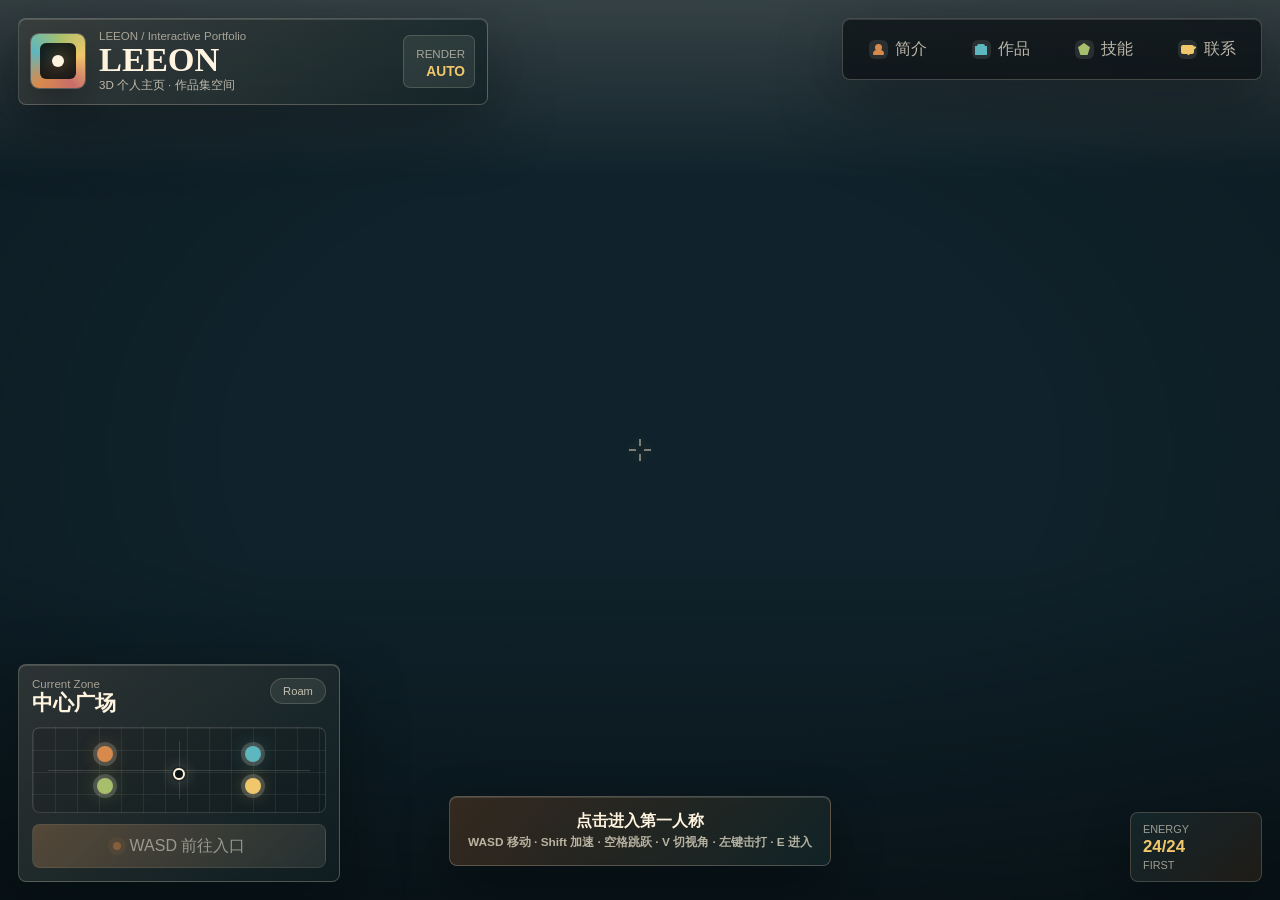
==== commit 21361a17: "Fix house doors and pet facing" ====
--- a/index.html
+++ b/index.html
@@ -12,7 +12,7 @@
       href="data:image/svg+xml,%3Csvg xmlns='http://www.w3.org/2000/svg' viewBox='0 0 64 64'%3E%3Crect width='64' height='64' rx='18' fill='%23101718'/%3E%3Ccircle cx='32' cy='32' r='22' fill='%23d88a4c'/%3E%3Ccircle cx='32' cy='32' r='14' fill='%235eb7bf'/%3E%3Ccircle cx='32' cy='32' r='6' fill='%23f7efe2'/%3E%3C/svg%3E"
     />
     <title>LEEON | 3D Personal Homepage</title>
-    <script type="module" crossorigin src="/assets/index-rwOZUI8c.js"></script>
+    <script type="module" crossorigin src="/assets/index-DoYThRQD.js"></script>
     <link rel="modulepreload" crossorigin href="/assets/three-CvPoPgRw.js">
     <link rel="stylesheet" crossorigin href="/assets/index-Cj3DKm25.css">
   </head>
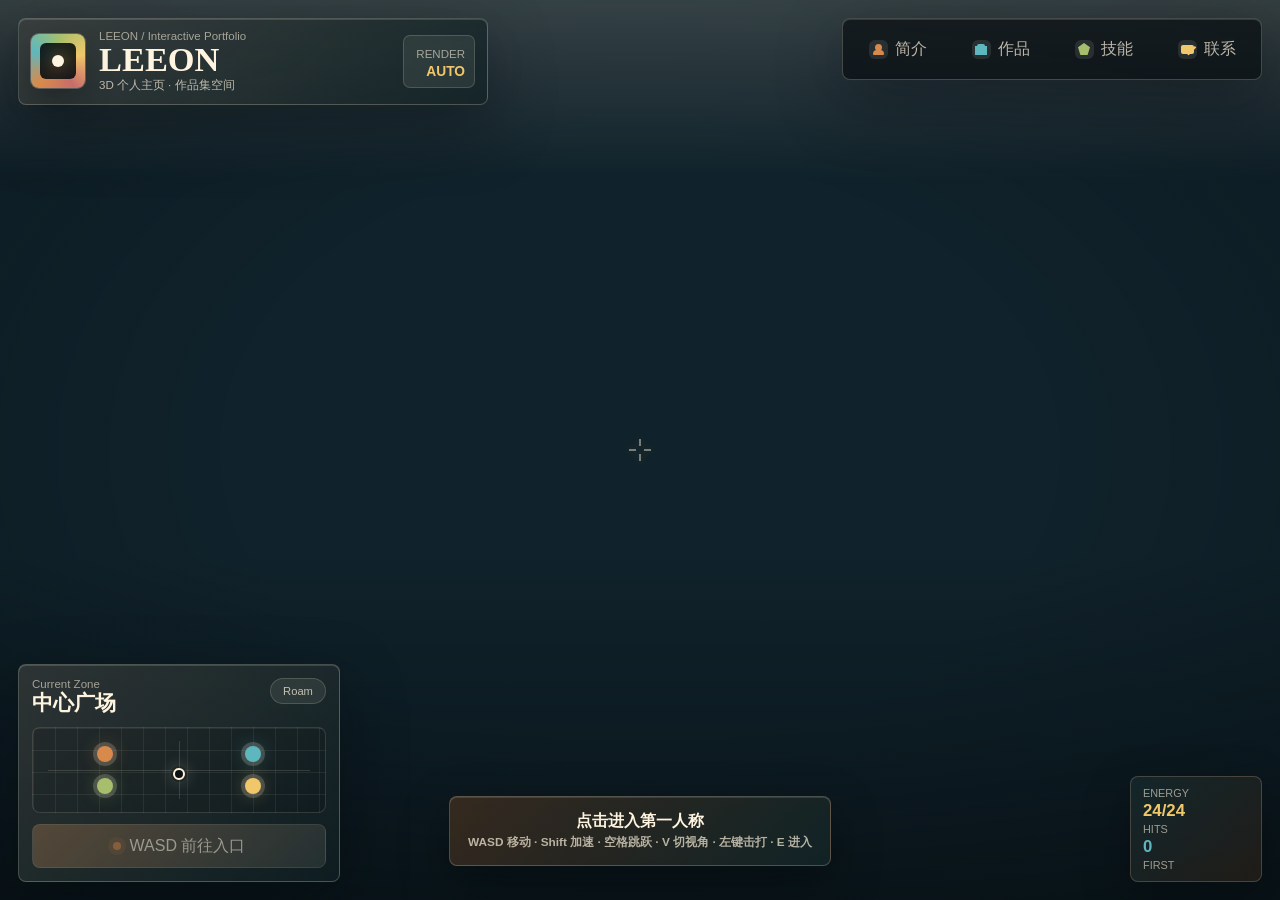
==== commit 5bec4d2e: "Improve interactive 3D homepage" ====
--- a/index.html
+++ b/index.html
@@ -12,9 +12,9 @@
       href="data:image/svg+xml,%3Csvg xmlns='http://www.w3.org/2000/svg' viewBox='0 0 64 64'%3E%3Crect width='64' height='64' rx='18' fill='%23101718'/%3E%3Ccircle cx='32' cy='32' r='22' fill='%23d88a4c'/%3E%3Ccircle cx='32' cy='32' r='14' fill='%235eb7bf'/%3E%3Ccircle cx='32' cy='32' r='6' fill='%23f7efe2'/%3E%3C/svg%3E"
     />
     <title>LEEON | 3D Personal Homepage</title>
-    <script type="module" crossorigin src="/assets/index-DoYThRQD.js"></script>
-    <link rel="modulepreload" crossorigin href="/assets/three-CvPoPgRw.js">
-    <link rel="stylesheet" crossorigin href="/assets/index-Cj3DKm25.css">
+    <script type="module" crossorigin src="/assets/index-BGA6im7s.js"></script>
+    <link rel="modulepreload" crossorigin href="/assets/three-1f3OZu7T.js">
+    <link rel="stylesheet" crossorigin href="/assets/index-aFXEb-zT.css">
   </head>
   <body>
     <div id="app">
@@ -31,8 +31,11 @@
       <div class="weapon-hud" aria-live="polite">
         <span>ENERGY</span>
         <strong class="ammo-value">24/24</strong>
+        <span>HITS</span>
+        <strong class="target-value">0</strong>
         <small class="mode-value">FIRST</small>
       </div>
+      <div class="action-toast" aria-live="polite"></div>
 
       <header class="topbar" aria-label="Profile overview">
         <div class="brand">
--- a/assets/index-aFXEb-zT.css
+++ b/assets/index-aFXEb-zT.css
@@ -0,0 +1 @@
+:root{color-scheme:light;--panel-accent: #d88a4c;--ink: #111817;--ink-soft: rgba(17, 24, 23, .7);--ink-faint: rgba(17, 24, 23, .48);--ivory: #fff4df;--ivory-soft: rgba(255, 244, 223, .78);--obsidian: rgba(9, 17, 20, .74);--obsidian-strong: rgba(7, 12, 15, .9);--line-light: rgba(255, 244, 223, .22);--line-dark: rgba(17, 24, 23, .12);--copper: #d88a4c;--water: #5eb7bf;--moss: #a7bf6d;--sun: #f0c76a;--rose: #c86d6a;--shadow: rgba(3, 8, 10, .38);--soft-shadow: rgba(28, 19, 11, .18);--font-ui: "Microsoft YaHei UI", "Microsoft YaHei", "Segoe UI", Verdana, sans-serif;--font-display: "Georgia", "STZhongsong", "SimSun", serif}*{box-sizing:border-box}html,body,#app{width:100%;height:100%;margin:0;overflow:hidden}body{background:#10222b;color:var(--ivory);font-family:var(--font-ui)}button{font:inherit}button:focus-visible{outline:2px solid var(--sun);outline-offset:3px}#world{position:fixed;inset:0;display:block;width:100%;height:100%;touch-action:none}.scene-vignette,.scene-noise{position:fixed;inset:0;z-index:1;pointer-events:none}.scene-vignette{background:linear-gradient(180deg,rgba(255,244,223,.16),transparent 20%,transparent 62%,rgba(3,8,10,.48)),radial-gradient(ellipse at center,transparent 0 46%,rgba(4,9,11,.26) 100%)}.scene-noise{display:none;opacity:0;background-image:linear-gradient(90deg,rgba(255,255,255,.18) 1px,transparent 1px),linear-gradient(rgba(255,255,255,.12) 1px,transparent 1px);background-size:34px 34px;-webkit-mask-image:linear-gradient(180deg,transparent,#000 12%,#000 78%,transparent);mask-image:linear-gradient(180deg,transparent,#000 12%,#000 78%,transparent)}.look-lock{position:fixed;left:50%;bottom:34px;z-index:6;min-width:min(360px,calc(100vw - 36px));display:grid;gap:3px;padding:14px 18px;border:1px solid rgba(255,244,223,.22);border-radius:8px;background:linear-gradient(135deg,#d88a4c38,#5eb7bf1f),#070c0fc7;color:var(--ivory);box-shadow:0 18px 48px #00000057,inset 0 1px #ffffff1f;cursor:pointer;transform:translate(-50%);transition:opacity .18s ease,transform .18s ease,border-color .18s ease}.look-lock:hover{border-color:#fff4df5c;transform:translate(-50%) translateY(-2px)}.look-lock span{font-size:.98rem;font-weight:800}.look-lock strong{color:#fff4dfad;font-size:.74rem;font-weight:600}body.look-locked .look-lock,body.panel-open .look-lock{opacity:0;pointer-events:none;transform:translate(-50%) translateY(10px)}.crosshair{position:fixed;left:50%;top:50%;z-index:3;width:22px;height:22px;opacity:.62;pointer-events:none;transform:translate(-50%,-50%)}.crosshair:before,.crosshair:after,.crosshair span:before,.crosshair span:after{content:"";position:absolute;background:#fff4dfb8;box-shadow:0 0 8px #f0c76a66}.crosshair:before,.crosshair:after{left:10px;width:2px;height:7px}.crosshair:before{top:0}.crosshair:after{bottom:0}.crosshair span:before,.crosshair span:after{top:10px;width:7px;height:2px}.crosshair span:before{left:0}.crosshair span:after{right:0}body.is-aiming .crosshair{opacity:.96;transform:translate(-50%,-50%) scale(.72)}body.is-attacking .crosshair{opacity:.95;transform:translate(-50%,-50%) scale(1.32)}body.is-attacking .crosshair:before,body.is-attacking .crosshair:after,body.is-attacking .crosshair span:before,body.is-attacking .crosshair span:after{background:var(--sun)}.weapon-hud{position:fixed;right:18px;bottom:18px;z-index:5;min-width:132px;padding:10px 12px;border:1px solid rgba(255,244,223,.18);border-radius:8px;background:linear-gradient(135deg,#5eb7bf24,#d88a4c1f),#070c0fb8;color:var(--ivory);box-shadow:0 18px 48px #00000047}.weapon-hud span,.weapon-hud small{display:block;color:#fff4df94;font-size:.68rem}.weapon-hud strong{display:block;margin:2px 0;color:var(--sun);font-size:1.05rem}.weapon-hud .target-value{color:var(--water)}.action-toast{position:fixed;left:50%;bottom:94px;z-index:5;max-width:min(420px,calc(100vw - 36px));padding:9px 13px;border:1px solid color-mix(in srgb,var(--panel-accent),transparent 46%);border-radius:8px;background:linear-gradient(135deg,color-mix(in srgb,var(--panel-accent),transparent 72%),#fff4df14),#070c0fc7;color:var(--ivory);box-shadow:0 16px 42px #0000004d;font-size:.86rem;font-weight:700;letter-spacing:0;opacity:0;pointer-events:none;transform:translate(-50%,8px);transition:opacity .16s ease,transform .16s ease}.action-toast.is-visible{opacity:1;transform:translate(-50%)}.topbar{position:fixed;top:18px;left:18px;right:18px;z-index:6;display:grid;grid-template-columns:minmax(310px,470px) minmax(320px,420px);align-items:start;justify-content:space-between;gap:16px;pointer-events:none}.brand,.quick-nav,.status-panel,.page-panel,.joystick{border:1px solid var(--line-light);box-shadow:0 22px 64px var(--shadow),inset 0 1px #ffffff24}.brand{min-width:0;display:grid;grid-template-columns:54px minmax(0,1fr) auto;align-items:center;gap:14px;padding:11px 12px;border-radius:8px;background:linear-gradient(135deg,#fff4df29,#5eb7bf14),var(--obsidian);pointer-events:auto}.brand-mark{position:relative;width:54px;height:54px;flex:0 0 auto;border-radius:8px;background:conic-gradient(from 220deg,var(--copper),var(--water),var(--moss),var(--sun),var(--rose),var(--copper));box-shadow:0 0 0 1px #fff4df3d,0 14px 28px #0000003d}.brand-mark:before,.brand-mark i{content:"";position:absolute}.brand-mark:before{inset:9px;border-radius:6px;background:#080e11e6}.brand-mark i{inset:21px;border-radius:50%;background:var(--ivory);box-shadow:0 0 18px #f0c76aa8}.brand-copy{min-width:0}.eyebrow,.panel-kicker,.zone-label,.tagline,.brand-stat span{margin:0;color:#fff4df94;font-size:.72rem;letter-spacing:0}h1{margin:1px 0 2px;color:var(--ivory);font-family:var(--font-display);font-size:2.15rem;line-height:.95;letter-spacing:0;white-space:nowrap}.tagline{color:#fff4dfb3}.brand-stat{min-width:72px;padding:8px 9px;border:1px solid rgba(255,244,223,.16);border-radius:7px;background:#fff4df14;text-align:right}.brand-stat strong{display:block;margin-top:3px;color:var(--sun);font-size:.86rem;line-height:1}.quick-nav{display:grid;grid-template-columns:repeat(4,minmax(0,1fr));gap:6px;padding:6px;border-radius:8px;background:#070c0fa8;pointer-events:auto}.nav-button,.enter-button,.close-panel,.map-node{border:1px solid transparent;cursor:pointer;transition:background .16s ease,border-color .16s ease,color .16s ease,transform .16s ease,box-shadow .16s ease}.nav-button{min-height:48px;display:flex;align-items:center;justify-content:center;gap:7px;padding:8px 9px;border-radius:7px;background:transparent;color:#fff4dfb8}.nav-button:hover,.nav-button.is-current{border-color:#fff4df2e;background:linear-gradient(180deg,#fff4df24,#fff4df0f),color-mix(in srgb,var(--panel-accent),transparent 90%);color:var(--ivory);transform:translateY(-1px)}.nav-button.is-current{box-shadow:inset 0 -2px 0 var(--panel-accent),0 10px 24px #0003}.nav-glyph{position:relative;width:19px;height:19px;flex:0 0 auto;border-radius:6px;background:#fff4df1a}.nav-glyph:before,.nav-glyph:after{content:"";position:absolute;background:currentColor}.nav-glyph-about{color:var(--copper)}.nav-glyph-about:before{width:7px;height:7px;top:4px;left:6px;border-radius:50%}.nav-glyph-about:after{width:11px;height:5px;left:4px;bottom:4px;border-radius:8px 8px 2px 2px}.nav-glyph-work{color:var(--water)}.nav-glyph-work:before{width:12px;height:9px;left:3.5px;bottom:4px}.nav-glyph-work:after{width:8px;height:5px;left:5.5px;top:4px;border-radius:2px 2px 0 0}.nav-glyph-skills{color:var(--moss)}.nav-glyph-skills:before{width:12px;height:12px;left:3.5px;top:3.5px;clip-path:polygon(50% 0,100% 35%,80% 100%,20% 100%,0 35%)}.nav-glyph-contact{color:var(--sun)}.nav-glyph-contact:before{width:13px;height:9px;left:3px;top:5px;border-radius:2px}.nav-glyph-contact:after{width:9px;height:9px;left:5px;top:2.5px;transform:rotate(45deg);background:transparent;border-right:2px solid currentColor;border-bottom:2px solid currentColor}.status-panel{position:fixed;left:18px;bottom:18px;z-index:5;width:min(322px,calc(100vw - 36px));padding:13px;border-radius:8px;background:linear-gradient(135deg,#fff4df26,#5eb7bf12),var(--obsidian);transition:opacity .18s ease,transform .18s ease}.status-head{display:flex;align-items:flex-start;justify-content:space-between;gap:12px}.zone-title{display:block;margin-top:3px;color:var(--ivory);font-family:var(--font-display);font-size:1.32rem;line-height:1.04;letter-spacing:0}.distance-pill{flex:0 0 auto;min-width:56px;padding:6px 8px;border:1px solid rgba(255,244,223,.16);border-radius:999px;color:#fff4dfb8;background:#fff4df14;font-size:.7rem;text-align:center}.mini-map{position:relative;height:86px;margin:12px 0 11px;overflow:hidden;border:1px solid rgba(255,244,223,.14);border-radius:8px;background:linear-gradient(rgba(255,244,223,.07) 1px,transparent 1px),linear-gradient(90deg,rgba(255,244,223,.07) 1px,transparent 1px),#0000001f;background-size:22px 22px}.map-axis{position:absolute;background:#fff4df24}.map-axis-x{top:50%;left:15px;right:15px;height:1px}.map-axis-y{top:13px;bottom:13px;left:50%;width:1px}.map-node{position:absolute;width:16px;height:16px;padding:0;border-radius:50%;background:var(--node-color);box-shadow:0 0 0 4px #fff4df2e,0 0 18px color-mix(in srgb,var(--node-color),transparent 58%)}.map-node.is-near,.map-node.is-current{border-color:#fff4dfeb;transform:scale(1.08);box-shadow:0 0 0 4px #fff4df40,0 0 0 9px #fff4df14,0 0 22px color-mix(in srgb,var(--node-color),transparent 36%)}.map-about{--node-color: var(--copper);left:22%;top:21%}.map-work{--node-color: var(--water);right:22%;top:21%}.map-skills{--node-color: var(--moss);left:22%;bottom:21%}.map-contact{--node-color: var(--sun);right:22%;bottom:21%}.map-player{position:absolute;left:calc(50% + var(--map-x, 0px));top:calc(50% + var(--map-y, 0px));width:12px;height:12px;border:2px solid #fff4df;border-radius:50%;background:#0b1113;transform:translate(-50%,-50%);box-shadow:0 0 0 2px #0000003d,0 0 16px #fff4df6b}.enter-button{width:100%;min-height:44px;display:inline-flex;align-items:center;justify-content:center;gap:9px;border-radius:8px;border-color:#fff4df29;background:linear-gradient(135deg,color-mix(in srgb,var(--panel-accent),transparent 56%),#fff4df14),#fff4df14;color:var(--ivory)}.enter-button:hover{border-color:#fff4df57;transform:translateY(-1px);box-shadow:0 12px 28px #0003}.enter-button:disabled{opacity:.56;cursor:default;transform:none;box-shadow:none}.enter-dot{width:8px;height:8px;border-radius:50%;background:var(--panel-accent);box-shadow:0 0 0 5px color-mix(in srgb,var(--panel-accent),transparent 82%)}.page-panel{position:fixed;top:112px;right:18px;z-index:7;width:min(462px,calc(100vw - 36px));max-height:calc(100vh - 138px);overflow:auto;padding:26px;border-radius:8px;background:linear-gradient(180deg,color-mix(in srgb,var(--panel-accent),transparent 82%),transparent 190px),var(--ivory);color:var(--ink);box-shadow:0 28px 76px #0000005c,inset 0 0 0 1px #ffffffad;transform:translate(calc(100% + 28px));opacity:0;pointer-events:none;transition:transform .3s cubic-bezier(.22,1,.36,1),opacity .18s ease}.page-panel:before{content:"";position:absolute;top:16px;left:16px;right:16px;height:1px;background:linear-gradient(90deg,transparent,color-mix(in srgb,var(--panel-accent),transparent 16%),transparent)}.panel-beam{position:absolute;top:0;left:0;width:6px;height:100%;background:linear-gradient(180deg,var(--panel-accent),transparent 76%)}.page-panel.is-open{transform:translate(0);opacity:1;pointer-events:auto}.close-panel{position:absolute;top:16px;right:16px;width:36px;height:36px;padding:0;border-radius:8px;border-color:var(--line-dark);background:#ffffff7a;color:#111817b8;font-size:1.35rem;line-height:1}.close-panel:hover{border-color:#1118173d;color:var(--ink);transform:translateY(-1px)}.page-panel .panel-kicker{color:color-mix(in srgb,var(--panel-accent),var(--ink) 34%);font-weight:700}.page-panel h2{margin:10px 42px 14px 0;color:var(--ink);font-family:var(--font-display);font-size:2.58rem;line-height:.98;letter-spacing:0}.panel-rule{width:100%;height:1px;margin:0 0 18px;background:linear-gradient(90deg,var(--panel-accent),rgba(17,24,23,.12),transparent)}.panel-body{color:var(--ink-soft);font-size:.97rem;line-height:1.68}.panel-body p{margin:0 0 14px}.lede{color:var(--ink);font-size:1.04rem}.feature-list,.contact-list{display:grid;gap:10px;margin:17px 0 0;padding:0;list-style:none}.feature-list li,.contact-list li{display:grid;grid-template-columns:38px 1fr;gap:11px;padding:13px 14px;border:1px solid rgba(17,24,23,.1);border-radius:8px;background:linear-gradient(135deg,#ffffffa8,#ffffff3d),#ffffff5c}.feature-list span,.contact-list span{color:var(--panel-accent);font-family:var(--font-display);font-size:1.06rem;line-height:1.24}.feature-list strong,.contact-list strong{display:block;color:var(--ink);font-weight:800}.feature-list small,.contact-list small{display:block;margin-top:2px;color:var(--ink-faint);font-size:.82rem;line-height:1.45}.joystick{position:fixed;right:22px;bottom:22px;z-index:4;width:96px;height:96px;display:none;place-items:center;border-radius:50%;background:#070c0fa3}.joystick span{width:38px;height:38px;border-radius:50%;background:linear-gradient(135deg,#fff4dff5,color-mix(in srgb,var(--panel-accent),#fff 42%));box-shadow:0 10px 28px #00000047;transform:translate(var(--joy-x, 0),var(--joy-y, 0))}.loading{position:fixed;inset:0;z-index:10;display:grid;place-items:center;background:linear-gradient(135deg,#10222b,#172f2c 48%,#39283a);transition:opacity .36s ease,visibility .36s ease}.loading.is-hidden{opacity:0;visibility:hidden}.loading-lockup{display:grid;justify-items:center;gap:18px}.loading-mark{width:42px;height:42px;border-radius:8px;background:conic-gradient(from 225deg,var(--copper),var(--water),var(--moss),var(--sun),var(--rose),var(--copper));box-shadow:0 0 30px #f0c76a47}.loading-bar{width:min(250px,58vw);height:4px;overflow:hidden;border-radius:999px;background:#fff4df26}.loading-bar span{display:block;width:58%;height:100%;border-radius:inherit;background:linear-gradient(90deg,var(--copper),var(--water),var(--sun));animation:load-slide .9s ease-in-out infinite alternate}@keyframes load-slide{0%{transform:translate(-42%)}to{transform:translate(118%)}}@media(prefers-reduced-motion:reduce){*,*:before,*:after{animation-duration:.001ms!important;scroll-behavior:auto!important;transition-duration:.001ms!important}}@media(max-width:860px){.topbar{top:10px;left:10px;right:10px;grid-template-columns:1fr;gap:10px}.brand{grid-template-columns:46px minmax(0,1fr) auto;padding:10px}.brand-mark{width:46px;height:46px}h1{font-size:1.58rem}.tagline{display:none}.quick-nav{width:100%}.nav-button{min-height:44px}.nav-button span:last-child{display:none}.status-panel{left:10px;bottom:124px;width:calc(100vw - 20px);padding:11px}body.panel-open .status-panel{opacity:0;pointer-events:none;transform:translateY(12px)}.page-panel{inset:auto 10px 10px;width:auto;max-height:58vh;padding:22px}.page-panel h2{font-size:2rem}.joystick{display:grid}.weapon-hud{right:118px;bottom:24px;min-width:116px;padding:8px 10px}}@media(max-width:500px){.brand{grid-template-columns:42px minmax(0,1fr) 58px;gap:10px}.brand-mark{width:42px;height:42px}.eyebrow{font-size:.66rem}h1{font-size:1.36rem}.brand-stat{min-width:58px;padding:7px 6px}.brand-stat strong{font-size:.76rem}.mini-map{height:74px;margin:10px 0}.feature-list li,.contact-list li{grid-template-columns:30px 1fr;padding:11px 12px}}
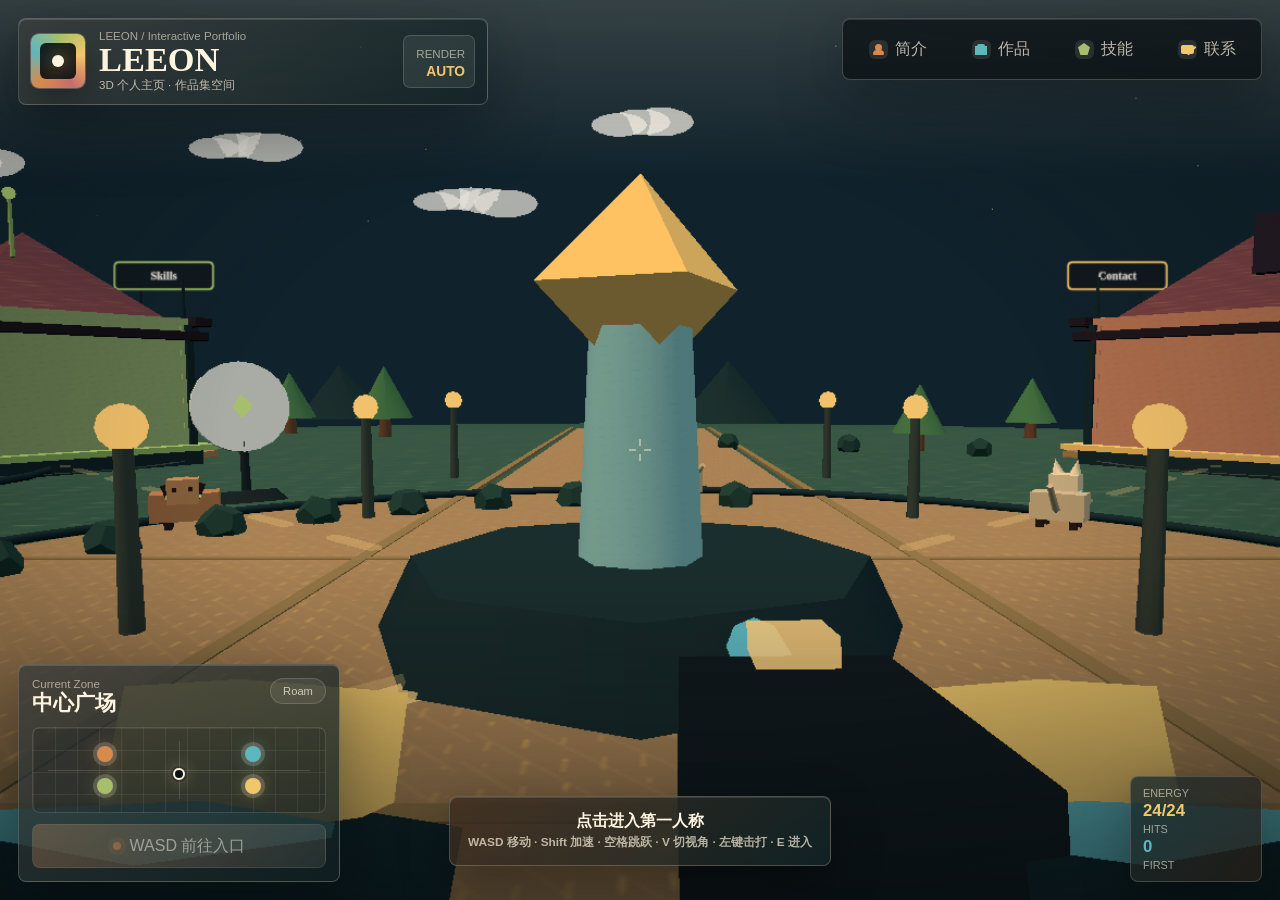
==== commit 1703c446: "Fix house entrances and signs" ====
--- a/index.html
+++ b/index.html
@@ -12,7 +12,7 @@
       href="data:image/svg+xml,%3Csvg xmlns='http://www.w3.org/2000/svg' viewBox='0 0 64 64'%3E%3Crect width='64' height='64' rx='18' fill='%23101718'/%3E%3Ccircle cx='32' cy='32' r='22' fill='%23d88a4c'/%3E%3Ccircle cx='32' cy='32' r='14' fill='%235eb7bf'/%3E%3Ccircle cx='32' cy='32' r='6' fill='%23f7efe2'/%3E%3C/svg%3E"
     />
     <title>LEEON | 3D Personal Homepage</title>
-    <script type="module" crossorigin src="/assets/index-BGA6im7s.js"></script>
+    <script type="module" crossorigin src="/assets/index-Cifckp1L.js"></script>
     <link rel="modulepreload" crossorigin href="/assets/three-1f3OZu7T.js">
     <link rel="stylesheet" crossorigin href="/assets/index-aFXEb-zT.css">
   </head>
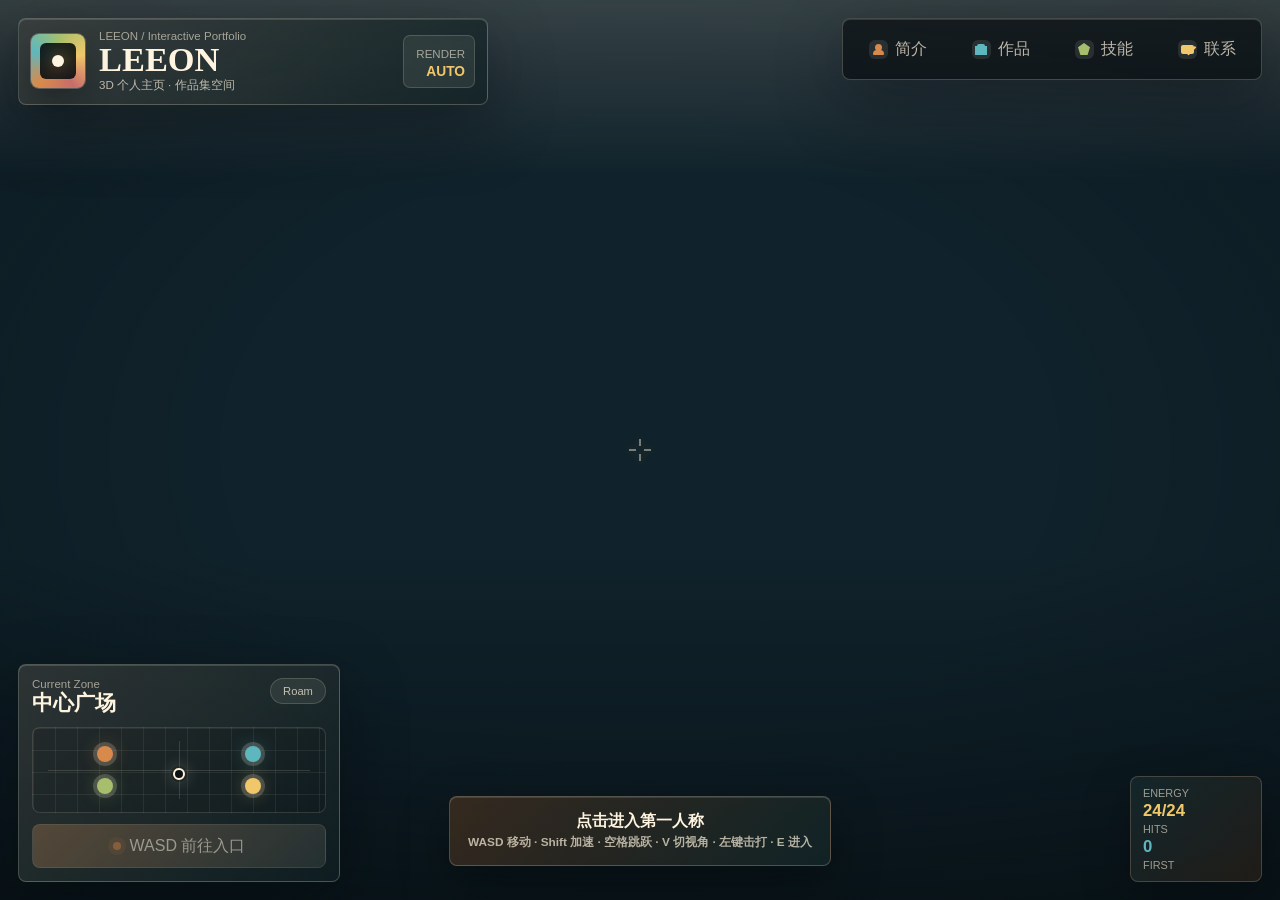
==== commit def6cad8: "Enlarge houses and fix walkable interiors" ====
--- a/index.html
+++ b/index.html
@@ -12,7 +12,7 @@
       href="data:image/svg+xml,%3Csvg xmlns='http://www.w3.org/2000/svg' viewBox='0 0 64 64'%3E%3Crect width='64' height='64' rx='18' fill='%23101718'/%3E%3Ccircle cx='32' cy='32' r='22' fill='%23d88a4c'/%3E%3Ccircle cx='32' cy='32' r='14' fill='%235eb7bf'/%3E%3Ccircle cx='32' cy='32' r='6' fill='%23f7efe2'/%3E%3C/svg%3E"
     />
     <title>LEEON | 3D Personal Homepage</title>
-    <script type="module" crossorigin src="/assets/index-Cifckp1L.js"></script>
+    <script type="module" crossorigin src="/assets/index-CS04JG8R.js"></script>
     <link rel="modulepreload" crossorigin href="/assets/three-1f3OZu7T.js">
     <link rel="stylesheet" crossorigin href="/assets/index-aFXEb-zT.css">
   </head>
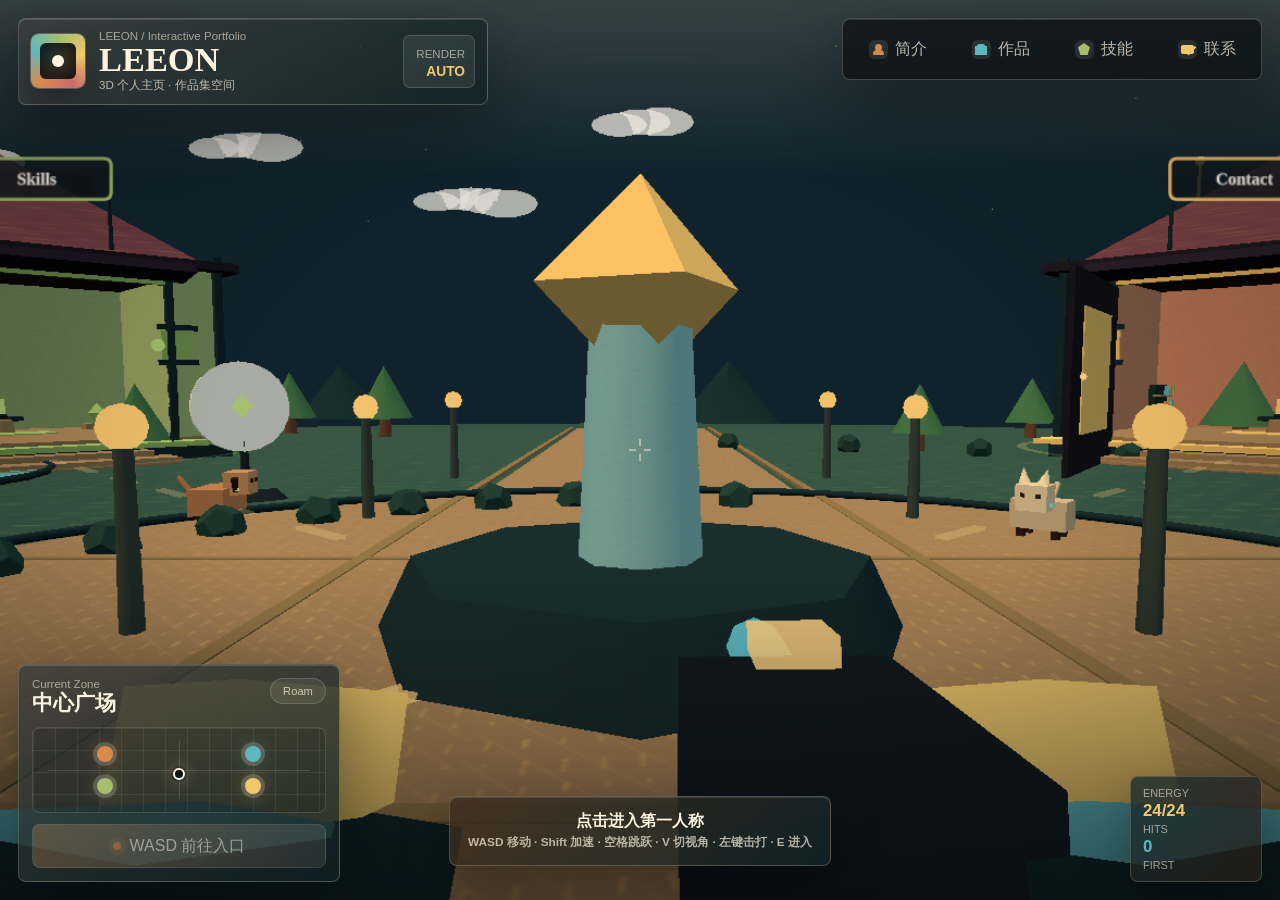
==== commit 86aa0d96: "Open house entrances by default" ====
--- a/index.html
+++ b/index.html
@@ -12,7 +12,7 @@
       href="data:image/svg+xml,%3Csvg xmlns='http://www.w3.org/2000/svg' viewBox='0 0 64 64'%3E%3Crect width='64' height='64' rx='18' fill='%23101718'/%3E%3Ccircle cx='32' cy='32' r='22' fill='%23d88a4c'/%3E%3Ccircle cx='32' cy='32' r='14' fill='%235eb7bf'/%3E%3Ccircle cx='32' cy='32' r='6' fill='%23f7efe2'/%3E%3C/svg%3E"
     />
     <title>LEEON | 3D Personal Homepage</title>
-    <script type="module" crossorigin src="/assets/index-CS04JG8R.js"></script>
+    <script type="module" crossorigin src="/assets/index-C8JfGMRY.js"></script>
     <link rel="modulepreload" crossorigin href="/assets/three-1f3OZu7T.js">
     <link rel="stylesheet" crossorigin href="/assets/index-aFXEb-zT.css">
   </head>
